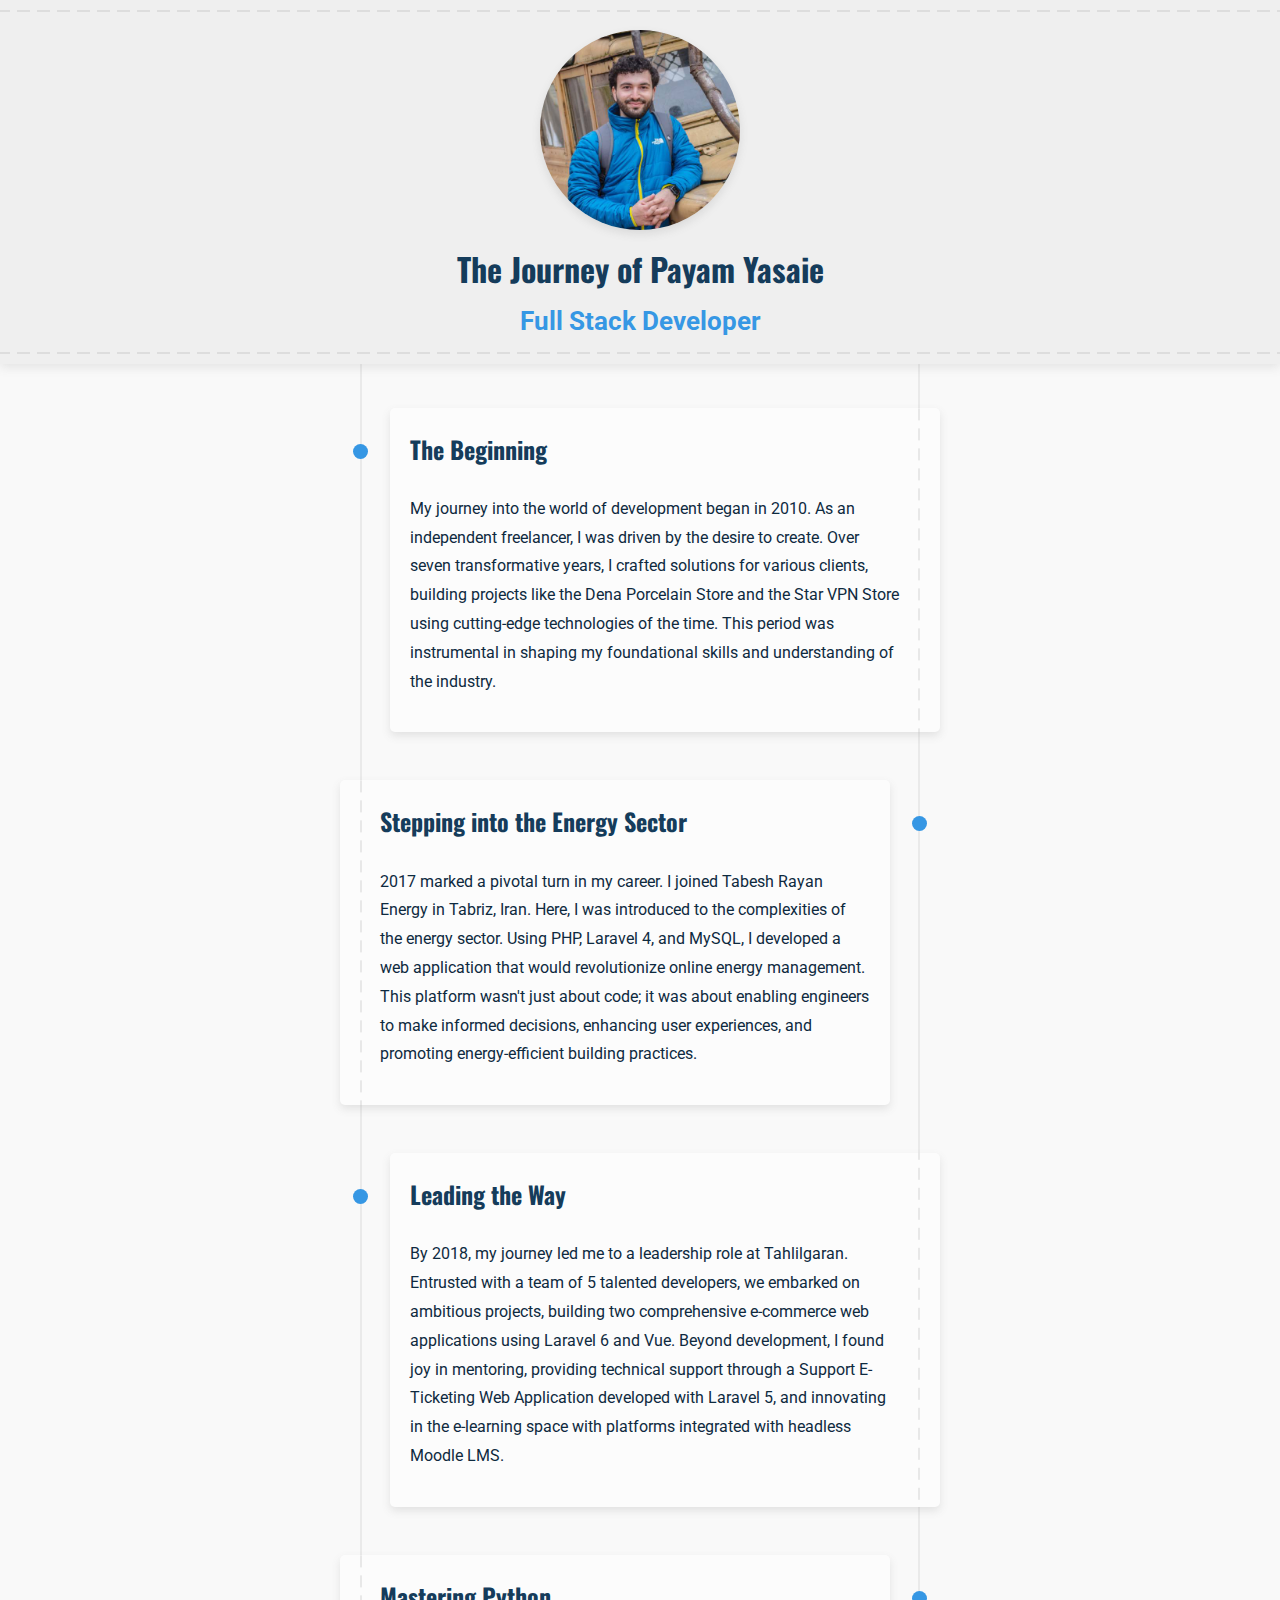
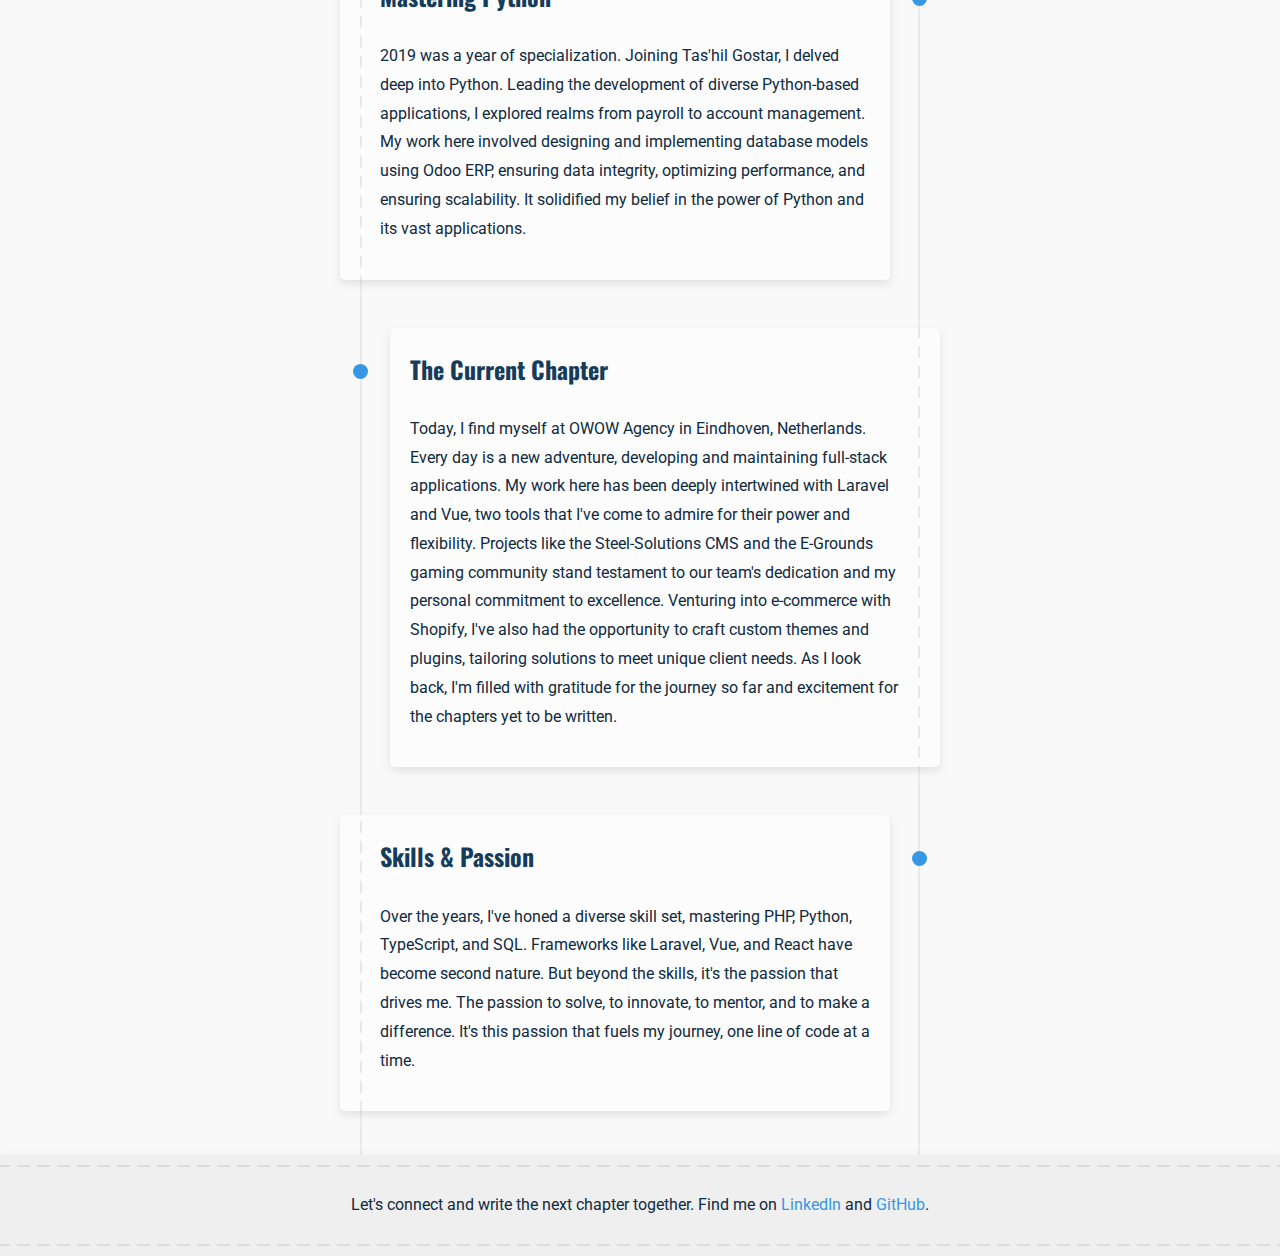
==== index.html @ 9afa2cb2 "New version with a new journey" ====
<!DOCTYPE html>
<html lang="en">
<head>
    <meta charset="UTF-8">
    <meta name="viewport" content="width=device-width, initial-scale=1.0">
    <title>Payam Yasaie - My Journey</title>
    <link href="https://fonts.googleapis.com/css2?family=Roboto:wght@400;700&family=Oswald:wght@400;700&display=swap" rel="stylesheet">
    <link href="assets/css/main.min.css" rel="stylesheet">
</head>

<body>
<header>
    <div class="container profile">
        <img src="assets/img/profile.jpg" alt="Payam Yasaie" class="profile">

        <div>
            <h1>The Journey of Payam Yasaie</h1>
            <h2>Full Stack Developer</h2>
        </div>
    </div>
</header>

<main>
    <div class="container timeline">
        <div class="story">
            <div class="story-dot"></div>
            <div class="story-content">
                <h3>The Beginning</h3>
                <p>My journey into the world of development began in 2010. As an independent freelancer, I was driven by
                    the desire to create. Over seven transformative years, I crafted solutions for various clients,
                    building projects like the Dena Porcelain Store and the Star VPN Store using cutting-edge
                    technologies of the time. This period was instrumental in shaping my foundational skills and
                    understanding of the industry.</p>
            </div>
        </div>

        <div class="story">
            <div class="story-dot"></div>
            <div class="story-content">
                <h3>Stepping into the Energy Sector</h3>
                <p>2017 marked a pivotal turn in my career. I joined Tabesh Rayan Energy in Tabriz, Iran. Here, I was
                    introduced to the complexities of the energy sector. Using PHP, Laravel 4, and MySQL, I developed a
                    web application that would revolutionize online energy management. This platform wasn't just about
                    code; it was about enabling engineers to make informed decisions, enhancing user experiences, and
                    promoting energy-efficient building practices.</p>
            </div>
        </div>

        <div class="story">
            <div class="story-dot"></div>
            <div class="story-content">
                <h3>Leading the Way</h3>
                <p>By 2018, my journey led me to a leadership role at Tahlilgaran. Entrusted with a team of 5 talented
                    developers, we embarked on ambitious projects, building two comprehensive e-commerce web
                    applications using Laravel 6 and Vue. Beyond development, I found joy in mentoring, providing
                    technical support through a Support E-Ticketing Web Application developed with Laravel 5, and
                    innovating in the e-learning space with platforms integrated with headless Moodle LMS.</p>
            </div>
        </div>

        <div class="story">
            <div class="story-dot"></div>
            <div class="story-content">
                <h3>Mastering Python</h3>
                <p>2019 was a year of specialization. Joining Tas'hil Gostar, I delved deep into Python. Leading the
                    development of diverse Python-based applications, I explored realms from payroll to account
                    management. My work here involved designing and implementing database models using Odoo ERP,
                    ensuring data integrity, optimizing performance, and ensuring scalability. It solidified my belief
                    in the power of Python and its vast applications.</p>
            </div>
        </div>

        <div class="story">
            <div class="story-dot"></div>
            <div class="story-content">
                <h3>The Current Chapter</h3>
                <p>Today, I find myself at OWOW Agency in Eindhoven, Netherlands. Every day is a new adventure,
                    developing and maintaining full-stack applications. My work here has been deeply intertwined with
                    Laravel and Vue, two tools that I've come to admire for their power and flexibility. Projects like
                    the Steel-Solutions CMS and the E-Grounds gaming community stand testament to our team's dedication
                    and my personal commitment to excellence. Venturing into e-commerce with Shopify, I've also had the
                    opportunity to craft custom themes and plugins, tailoring solutions to meet unique client needs. As
                    I look back, I'm filled with gratitude for the journey so far and excitement for the chapters yet to
                    be written.</p>
            </div>
        </div>

        <div class="story">
            <div class="story-dot"></div>
            <div class="story-content">
                <h3>Skills & Passion</h3>
                <p>Over the years, I've honed a diverse skill set, mastering PHP, Python, TypeScript, and SQL.
                    Frameworks like Laravel, Vue, and React have become second nature. But beyond the skills, it's the
                    passion that drives me. The passion to solve, to innovate, to mentor, and to make a difference. It's
                    this passion that fuels my journey, one line of code at a time.</p>
            </div>
        </div>
    </div>
</main>

<footer>
    <p>Let's connect and write the next chapter together. Find me on
        <a href="https://linkedin.com/in/yasaie">LinkedIn</a> and <a href="https://github.com/yasaie">GitHub</a>.</p>
</footer>
</body>
</html>
---- assets/css/main.min.css ----
@media(prefers-color-scheme: light){:root{--primary-color: #3697E4;--secondary-color: #153C5B;--background-color: #f9f9f9;--text-color: #0e2a3f;--story-content-bg: #fcfcfc;--header-footer-bg: #efefef;--timeline-bg: 150, 150, 150;--shadow-color: 100, 100, 100}}@media(prefers-color-scheme: dark){:root{--primary-color: #3697E4;--secondary-color: #c6e1f7;--background-color: #0a1e2d;--text-color: #eaf4fc;--story-content-bg: #153c5b;--header-footer-bg: #102d44;--timeline-bg: 255, 255, 255;--shadow-color: 0, 0, 0}}html{scroll-behavior:smooth}body{font-family:"Roboto",sans-serif;margin:0;padding:0;color:var(--text-color);background-color:var(--background-color);line-height:1.8;display:flex;flex-direction:column;min-height:100vh;font-size:16px}a{color:var(--primary-color);text-decoration:none;transition:color .3s ease}a:hover{color:var(--secondary-color)}header,footer{flex-shrink:0;background-color:var(--header-footer-bg);color:var(--text-color);padding:20px;text-align:center;box-shadow:0 3px 10px rgba(var(--shadow-color), 0.15);position:relative}header:after,header:before,footer:after,footer:before{content:"";height:2px;width:100%;display:block;position:absolute;left:0;background-image:linear-gradient(to right, transparent 33%, rgba(var(--timeline-bg), 0.2) 0%);background-position:bottom;background-size:20px 2px;background-repeat:repeat-x}header:after,footer:after{bottom:10px}header:before,footer:before{top:10px}header{display:flex;justify-content:center}.container{width:95%;max-width:600px;margin:0 auto;position:relative}img.profile{max-width:200px;border-radius:50%;display:block;margin:10px auto;box-shadow:0 4px 8px rgba(var(--shadow-color), 0.15);transition:transform .3s ease}img.profile:hover{transform:scale(1.05)}.timeline{padding:20px 0}.timeline::before,.timeline::after{content:"";position:absolute;top:0;bottom:0;width:2px;background-color:rgba(var(--timeline-bg), 0.15);z-index:-1}.timeline::before{right:20px}.timeline::after{left:20px}.story{position:relative;padding:24px 0;transition:transform .3s ease}.story:hover{transform:translateY(-5px)}.story:hover .story-content{box-shadow:0 6px 12px rgba(var(--shadow-color), 0.2)}.story-content{background-color:var(--story-content-bg);border-radius:5px;padding:20px;box-shadow:0 4px 8px rgba(var(--shadow-color), 0.15);transition:box-shadow .3s ease;position:relative}.story-content::before{content:"";height:100%;width:2px;display:block;position:absolute;top:0;background-image:linear-gradient(transparent 40%, rgba(var(--timeline-bg), 0.2) 0%);background-position:right;background-size:2px 20px;background-repeat:repeat-y}.story-dot{position:absolute;width:15px;height:15px;top:60px;background-color:var(--primary-color);border-radius:50%;z-index:1}.story:nth-child(odd) .story-content{margin-left:50px;padding-right:40px}.story:nth-child(odd) .story-content::before{right:20px}.story:nth-child(odd) .story-dot{left:13px}.story:nth-child(even) .story-content{margin-right:50px;padding-left:40px}.story:nth-child(even) .story-content::before{left:20px}.story:nth-child(even) .story-dot{right:13px}h1,h3{font-family:"Oswald",sans-serif;color:var(--secondary-color)}h1{margin-bottom:0;margin-top:10px}h2{font-family:"Roboto",sans-serif;color:var(--primary-color);margin:0;font-size:1.6rem}h3{margin-top:0;font-size:1.5rem}@media(max-width: 768px){.profile img{max-width:150px}h1{margin-top:0}h2{font-size:1.4rem}}/*# sourceMappingURL=main.min.css.map */
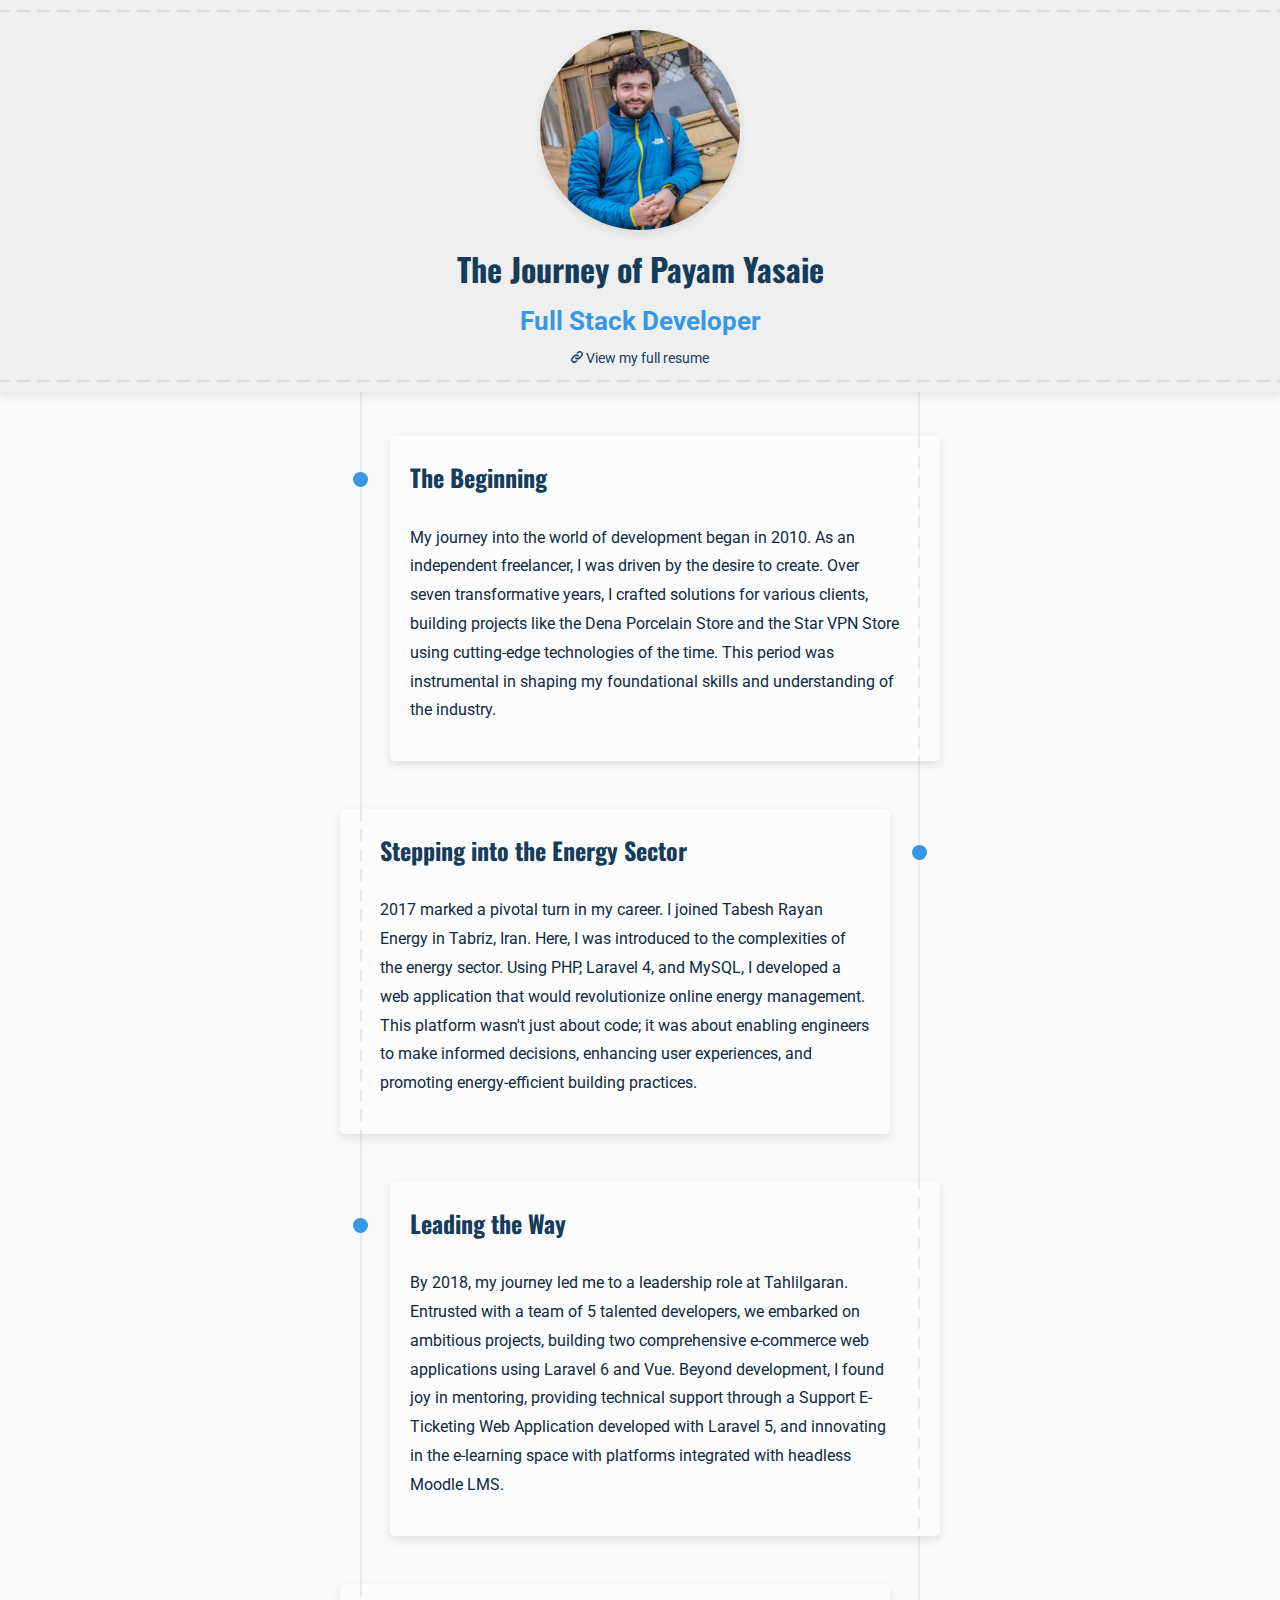
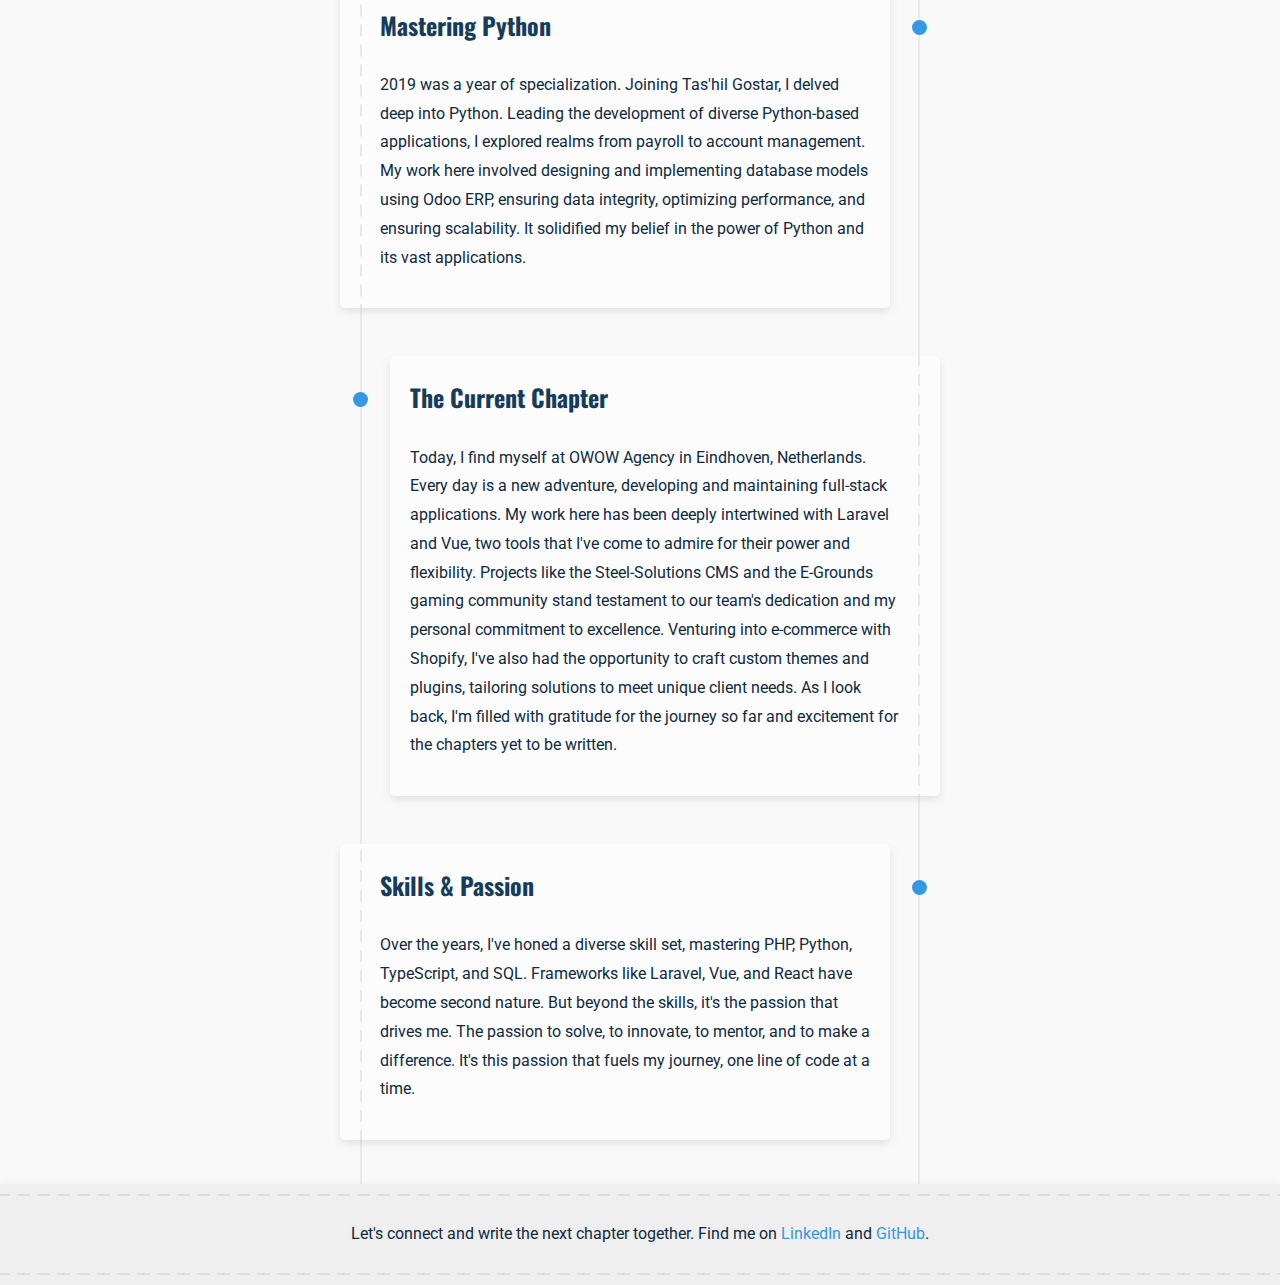
==== commit 06f27b5e: "Add my resume" ====
--- a/index.html
+++ b/index.html
@@ -16,6 +16,13 @@
         <div>
             <h1>The Journey of Payam Yasaie</h1>
             <h2>Full Stack Developer</h2>
+            <a href="assets/Payam Yasaie - CV.pdf" target="_blank" class="resume">
+                <svg xmlns="http://www.w3.org/2000/svg" width="12" height="12" viewBox="0 0 24 24" fill="currentColor">
+                    <path d="M6.188 8.719c.439-.439.926-.801 1.444-1.087 2.887-1.591 6.589-.745 8.445 2.069l-2.246 2.245c-.644-1.469-2.243-2.305-3.834-1.949-.599.134-1.168.433-1.633.898l-4.304 4.306c-1.307 1.307-1.307 3.433 0 4.74 1.307 1.307 3.433 1.307 4.74 0l1.327-1.327c1.207.479 2.501.67 3.779.575l-2.929 2.929c-2.511 2.511-6.582 2.511-9.093 0s-2.511-6.582 0-9.093l4.304-4.306zm6.836-6.836l-2.929 2.929c1.277-.096 2.572.096 3.779.574l1.326-1.326c1.307-1.307 3.433-1.307 4.74 0 1.307 1.307 1.307 3.433 0 4.74l-4.305 4.305c-1.311 1.311-3.44 1.3-4.74 0-.303-.303-.564-.68-.727-1.051l-2.246 2.245c.236.358.481.667.796.982.812.812 1.846 1.417 3.036 1.704 1.542.371 3.194.166 4.613-.617.518-.286 1.005-.648 1.444-1.087l4.304-4.305c2.512-2.511 2.512-6.582.001-9.093-2.511-2.51-6.581-2.51-9.092 0z"/>
+                </svg>
+
+                View my full resume
+            </a>
         </div>
     </div>
 </header>
--- a/assets/css/main.min.css
+++ b/assets/css/main.min.css
@@ -1 +1 @@
-@media(prefers-color-scheme: light){:root{--primary-color: #3697E4;--secondary-color: #153C5B;--background-color: #f9f9f9;--text-color: #0e2a3f;--story-content-bg: #fcfcfc;--header-footer-bg: #efefef;--timeline-bg: 150, 150, 150;--shadow-color: 100, 100, 100}}@media(prefers-color-scheme: dark){:root{--primary-color: #3697E4;--secondary-color: #c6e1f7;--background-color: #0a1e2d;--text-color: #eaf4fc;--story-content-bg: #153c5b;--header-footer-bg: #102d44;--timeline-bg: 255, 255, 255;--shadow-color: 0, 0, 0}}html{scroll-behavior:smooth}body{font-family:"Roboto",sans-serif;margin:0;padding:0;color:var(--text-color);background-color:var(--background-color);line-height:1.8;display:flex;flex-direction:column;min-height:100vh;font-size:16px}a{color:var(--primary-color);text-decoration:none;transition:color .3s ease}a:hover{color:var(--secondary-color)}header,footer{flex-shrink:0;background-color:var(--header-footer-bg);color:var(--text-color);padding:20px;text-align:center;box-shadow:0 3px 10px rgba(var(--shadow-color), 0.15);position:relative}header:after,header:before,footer:after,footer:before{content:"";height:2px;width:100%;display:block;position:absolute;left:0;background-image:linear-gradient(to right, transparent 33%, rgba(var(--timeline-bg), 0.2) 0%);background-position:bottom;background-size:20px 2px;background-repeat:repeat-x}header:after,footer:after{bottom:10px}header:before,footer:before{top:10px}header{display:flex;justify-content:center}.container{width:95%;max-width:600px;margin:0 auto;position:relative}img.profile{max-width:200px;border-radius:50%;display:block;margin:10px auto;box-shadow:0 4px 8px rgba(var(--shadow-color), 0.15);transition:transform .3s ease}img.profile:hover{transform:scale(1.05)}.timeline{padding:20px 0}.timeline::before,.timeline::after{content:"";position:absolute;top:0;bottom:0;width:2px;background-color:rgba(var(--timeline-bg), 0.15);z-index:-1}.timeline::before{right:20px}.timeline::after{left:20px}.story{position:relative;padding:24px 0;transition:transform .3s ease}.story:hover{transform:translateY(-5px)}.story:hover .story-content{box-shadow:0 6px 12px rgba(var(--shadow-color), 0.2)}.story-content{background-color:var(--story-content-bg);border-radius:5px;padding:20px;box-shadow:0 4px 8px rgba(var(--shadow-color), 0.15);transition:box-shadow .3s ease;position:relative}.story-content::before{content:"";height:100%;width:2px;display:block;position:absolute;top:0;background-image:linear-gradient(transparent 40%, rgba(var(--timeline-bg), 0.2) 0%);background-position:right;background-size:2px 20px;background-repeat:repeat-y}.story-dot{position:absolute;width:15px;height:15px;top:60px;background-color:var(--primary-color);border-radius:50%;z-index:1}.story:nth-child(odd) .story-content{margin-left:50px;padding-right:40px}.story:nth-child(odd) .story-content::before{right:20px}.story:nth-child(odd) .story-dot{left:13px}.story:nth-child(even) .story-content{margin-right:50px;padding-left:40px}.story:nth-child(even) .story-content::before{left:20px}.story:nth-child(even) .story-dot{right:13px}h1,h3{font-family:"Oswald",sans-serif;color:var(--secondary-color)}h1{margin-bottom:0;margin-top:10px}h2{font-family:"Roboto",sans-serif;color:var(--primary-color);margin:0;font-size:1.6rem}h3{margin-top:0;font-size:1.5rem}@media(max-width: 768px){.profile img{max-width:150px}h1{margin-top:0}h2{font-size:1.4rem}}/*# sourceMappingURL=main.min.css.map */
+@media(prefers-color-scheme: light){:root{--primary-color: #3697E4;--secondary-color: #153C5B;--background-color: #f9f9f9;--text-color: #0e2a3f;--story-content-bg: #fcfcfc;--header-footer-bg: #efefef;--timeline-bg: 150, 150, 150;--shadow-color: 100, 100, 100}}@media(prefers-color-scheme: dark){:root{--primary-color: #3697E4;--secondary-color: #c6e1f7;--background-color: #0a1e2d;--text-color: #eaf4fc;--story-content-bg: #153c5b;--header-footer-bg: #102d44;--timeline-bg: 255, 255, 255;--shadow-color: 0, 0, 0}}html{scroll-behavior:smooth}body{font-family:"Roboto",sans-serif;margin:0;padding:0;color:var(--text-color);background-color:var(--background-color);line-height:1.8;display:flex;flex-direction:column;min-height:100vh;font-size:16px}a{color:var(--primary-color);text-decoration:none;transition:color .3s ease}a:hover{color:var(--secondary-color)}.resume{font-size:.9rem;color:var(--secondary-color)}.resume:hover{color:var(--primary-color)}header,footer{flex-shrink:0;background-color:var(--header-footer-bg);color:var(--text-color);padding:20px;text-align:center;box-shadow:0 3px 10px rgba(var(--shadow-color), 0.15);position:relative}header:after,header:before,footer:after,footer:before{content:"";height:2px;width:100%;display:block;position:absolute;left:0;background-image:linear-gradient(to right, transparent 33%, rgba(var(--timeline-bg), 0.2) 0%);background-position:bottom;background-size:20px 2px;background-repeat:repeat-x}header:after,footer:after{bottom:10px}header:before,footer:before{top:10px}header{display:flex;justify-content:center}.container{width:95%;max-width:600px;margin:0 auto;position:relative}img.profile{max-width:200px;border-radius:50%;display:block;margin:10px auto;box-shadow:0 4px 8px rgba(var(--shadow-color), 0.15);transition:transform .3s ease}img.profile:hover{transform:scale(1.05)}.timeline{padding:20px 0}.timeline::before,.timeline::after{content:"";position:absolute;top:0;bottom:0;width:2px;background-color:rgba(var(--timeline-bg), 0.15);z-index:-1}.timeline::before{right:20px}.timeline::after{left:20px}.story{position:relative;padding:24px 0;transition:transform .3s ease}.story:hover{transform:translateY(-5px)}.story:hover .story-content{box-shadow:0 6px 12px rgba(var(--shadow-color), 0.2)}.story-content{background-color:var(--story-content-bg);border-radius:5px;padding:20px;box-shadow:0 4px 8px rgba(var(--shadow-color), 0.15);transition:box-shadow .3s ease;position:relative}.story-content::before{content:"";height:100%;width:2px;display:block;position:absolute;top:0;background-image:linear-gradient(transparent 40%, rgba(var(--timeline-bg), 0.2) 0%);background-position:right;background-size:2px 20px;background-repeat:repeat-y}.story-dot{position:absolute;width:15px;height:15px;top:60px;background-color:var(--primary-color);border-radius:50%;z-index:1}.story:nth-child(odd) .story-content{margin-left:50px;padding-right:40px}.story:nth-child(odd) .story-content::before{right:20px}.story:nth-child(odd) .story-dot{left:13px}.story:nth-child(even) .story-content{margin-right:50px;padding-left:40px}.story:nth-child(even) .story-content::before{left:20px}.story:nth-child(even) .story-dot{right:13px}h1,h3{font-family:"Oswald",sans-serif;color:var(--secondary-color)}h1{margin-bottom:0;margin-top:10px}h2{font-family:"Roboto",sans-serif;color:var(--primary-color);margin:0;font-size:1.6rem}h3{margin-top:0;font-size:1.5rem}@media(max-width: 768px){.profile img{max-width:150px}h1{font-size:1.6rem;margin-top:0}h2{font-size:1.4rem}}/*# sourceMappingURL=main.min.css.map */
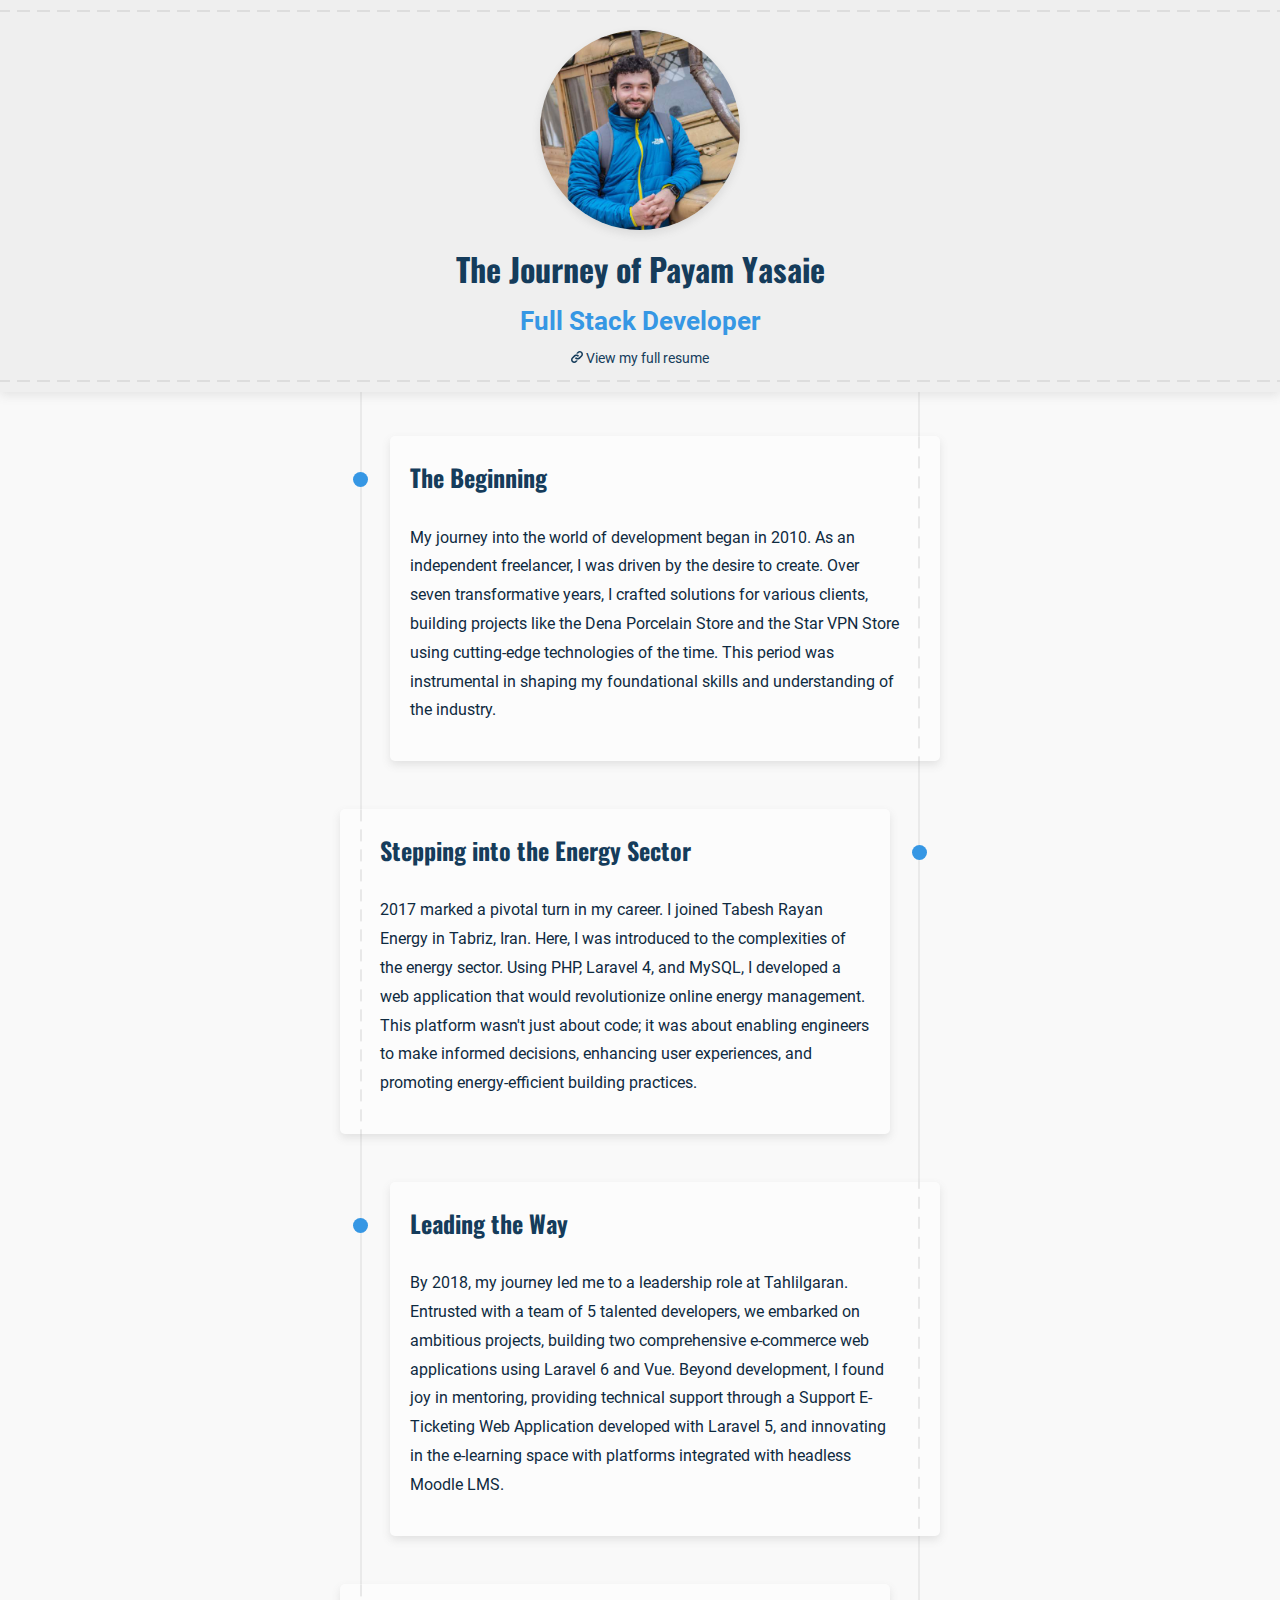
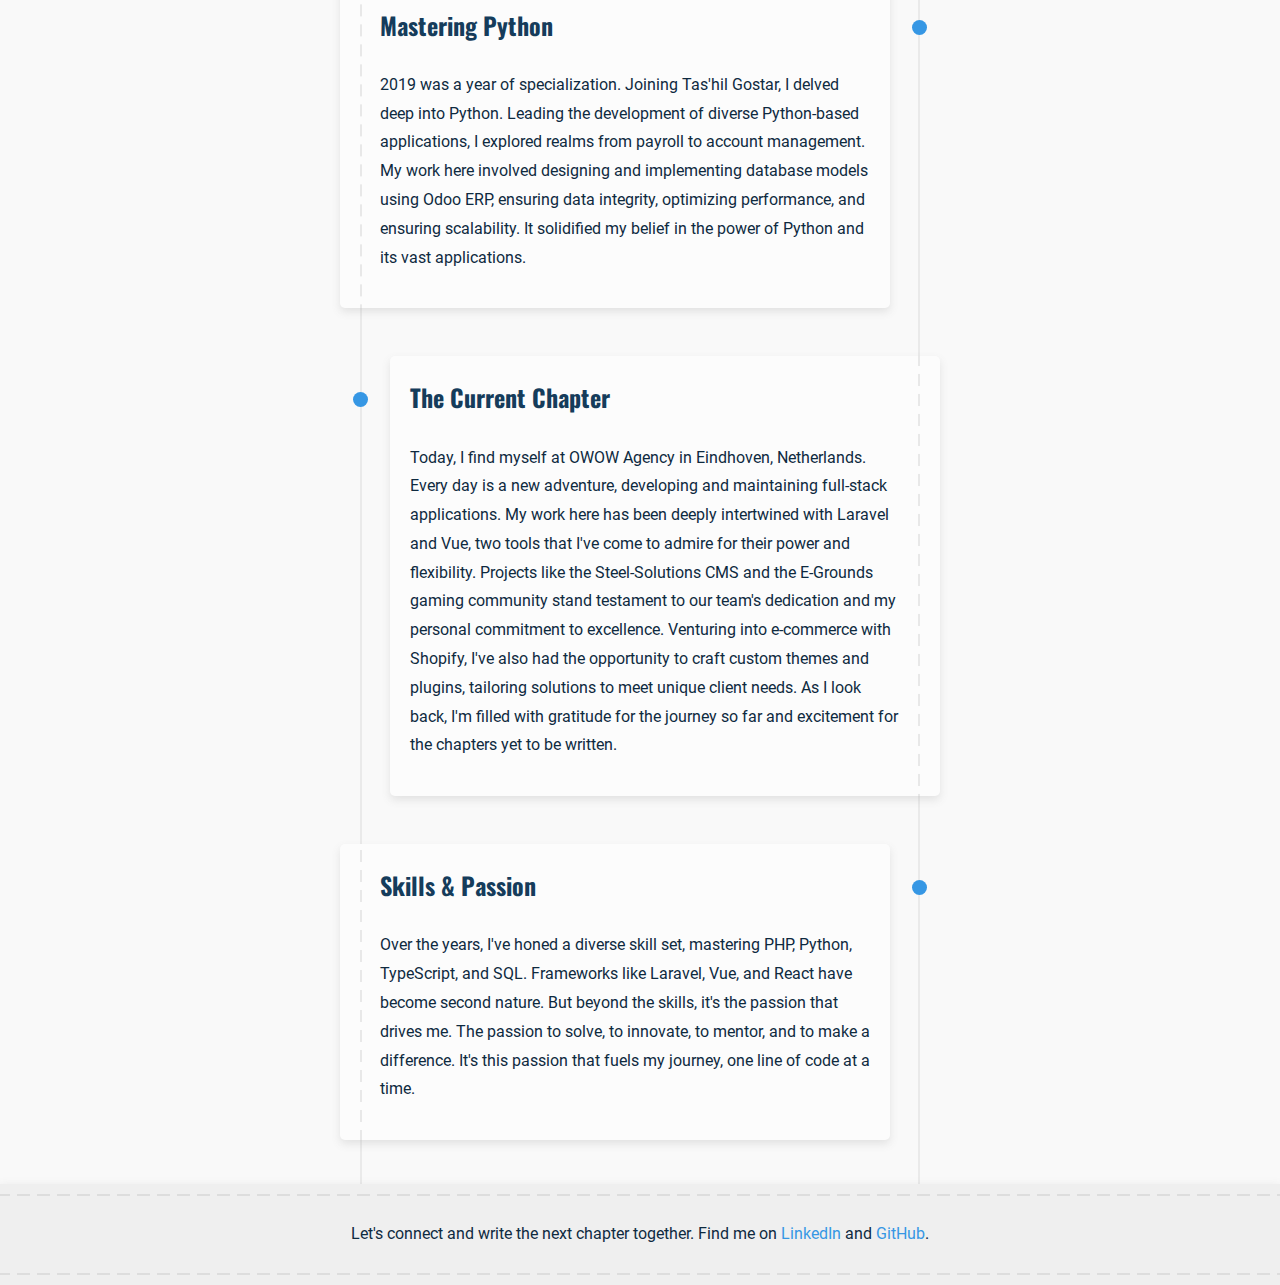
==== commit df9f1359: "remove google fonts" ====
--- a/index.html
+++ b/index.html
@@ -3,106 +3,102 @@
 <head>
     <meta charset="UTF-8">
     <meta name="viewport" content="width=device-width, initial-scale=1.0">
+    <meta name="description" content="Discover the professional journey of Payam Yasaie, a Full Stack Developer with
+        a rich history spanning from freelancing to leading teams. Dive into his experiences, projects, and the passion
+        that drives him in the world of development.">
+
     <title>Payam Yasaie - My Journey</title>
-    <link href="https://fonts.googleapis.com/css2?family=Roboto:wght@400;700&family=Oswald:wght@400;700&display=swap" rel="stylesheet">
+
     <link href="assets/css/main.min.css" rel="stylesheet">
 </head>
 
 <body>
 <header>
     <div class="container profile">
-        <img src="assets/img/profile.jpg" alt="Payam Yasaie" class="profile">
+        <img src="assets/img/profile.jpg" alt="Payam Yasaie" class="profile" width="200" height="200">
 
-        <div>
-            <h1>The Journey of Payam Yasaie</h1>
-            <h2>Full Stack Developer</h2>
-            <a href="assets/Payam Yasaie - CV.pdf" target="_blank" class="resume">
-                <svg xmlns="http://www.w3.org/2000/svg" width="12" height="12" viewBox="0 0 24 24" fill="currentColor">
-                    <path d="M6.188 8.719c.439-.439.926-.801 1.444-1.087 2.887-1.591 6.589-.745 8.445 2.069l-2.246 2.245c-.644-1.469-2.243-2.305-3.834-1.949-.599.134-1.168.433-1.633.898l-4.304 4.306c-1.307 1.307-1.307 3.433 0 4.74 1.307 1.307 3.433 1.307 4.74 0l1.327-1.327c1.207.479 2.501.67 3.779.575l-2.929 2.929c-2.511 2.511-6.582 2.511-9.093 0s-2.511-6.582 0-9.093l4.304-4.306zm6.836-6.836l-2.929 2.929c1.277-.096 2.572.096 3.779.574l1.326-1.326c1.307-1.307 3.433-1.307 4.74 0 1.307 1.307 1.307 3.433 0 4.74l-4.305 4.305c-1.311 1.311-3.44 1.3-4.74 0-.303-.303-.564-.68-.727-1.051l-2.246 2.245c.236.358.481.667.796.982.812.812 1.846 1.417 3.036 1.704 1.542.371 3.194.166 4.613-.617.518-.286 1.005-.648 1.444-1.087l4.304-4.305c2.512-2.511 2.512-6.582.001-9.093-2.511-2.51-6.581-2.51-9.092 0z"/>
-                </svg>
+        <h1>The Journey of Payam Yasaie</h1>
 
-                View my full resume
-            </a>
-        </div>
+        <h2>Full Stack Developer</h2>
+
+        <a href="assets/Payam Yasaie - CV.pdf" target="_blank" class="resume">
+            <svg xmlns="http://www.w3.org/2000/svg" width="12" height="12" viewBox="0 0 24 24" fill="currentColor">
+                <path d="M6.188 8.719c.439-.439.926-.801 1.444-1.087 2.887-1.591 6.589-.745 8.445 2.069l-2.246 2.245c-.644-1.469-2.243-2.305-3.834-1.949-.599.134-1.168.433-1.633.898l-4.304 4.306c-1.307 1.307-1.307 3.433 0 4.74 1.307 1.307 3.433 1.307 4.74 0l1.327-1.327c1.207.479 2.501.67 3.779.575l-2.929 2.929c-2.511 2.511-6.582 2.511-9.093 0s-2.511-6.582 0-9.093l4.304-4.306zm6.836-6.836l-2.929 2.929c1.277-.096 2.572.096 3.779.574l1.326-1.326c1.307-1.307 3.433-1.307 4.74 0 1.307 1.307 1.307 3.433 0 4.74l-4.305 4.305c-1.311 1.311-3.44 1.3-4.74 0-.303-.303-.564-.68-.727-1.051l-2.246 2.245c.236.358.481.667.796.982.812.812 1.846 1.417 3.036 1.704 1.542.371 3.194.166 4.613-.617.518-.286 1.005-.648 1.444-1.087l4.304-4.305c2.512-2.511 2.512-6.582.001-9.093-2.511-2.51-6.581-2.51-9.092 0z"/>
+            </svg>
+
+            View my full resume
+        </a>
     </div>
 </header>
 
-<main>
-    <div class="container timeline">
-        <div class="story">
-            <div class="story-dot"></div>
-            <div class="story-content">
-                <h3>The Beginning</h3>
-                <p>My journey into the world of development began in 2010. As an independent freelancer, I was driven by
-                    the desire to create. Over seven transformative years, I crafted solutions for various clients,
-                    building projects like the Dena Porcelain Store and the Star VPN Store using cutting-edge
-                    technologies of the time. This period was instrumental in shaping my foundational skills and
-                    understanding of the industry.</p>
-            </div>
+<main class="container timeline">
+    <section class="story">
+        <div class="story-content">
+            <h3>The Beginning</h3>
+            <p>My journey into the world of development began in 2010. As an independent freelancer, I was driven by
+                the desire to create. Over seven transformative years, I crafted solutions for various clients,
+                building projects like the Dena Porcelain Store and the Star VPN Store using cutting-edge
+                technologies of the time. This period was instrumental in shaping my foundational skills and
+                understanding of the industry.</p>
         </div>
+    </section>
 
-        <div class="story">
-            <div class="story-dot"></div>
-            <div class="story-content">
-                <h3>Stepping into the Energy Sector</h3>
-                <p>2017 marked a pivotal turn in my career. I joined Tabesh Rayan Energy in Tabriz, Iran. Here, I was
-                    introduced to the complexities of the energy sector. Using PHP, Laravel 4, and MySQL, I developed a
-                    web application that would revolutionize online energy management. This platform wasn't just about
-                    code; it was about enabling engineers to make informed decisions, enhancing user experiences, and
-                    promoting energy-efficient building practices.</p>
-            </div>
+    <section class="story">
+        <div class="story-content">
+            <h3>Stepping into the Energy Sector</h3>
+            <p>2017 marked a pivotal turn in my career. I joined Tabesh Rayan Energy in Tabriz, Iran. Here, I was
+                introduced to the complexities of the energy sector. Using PHP, Laravel 4, and MySQL, I developed a
+                web application that would revolutionize online energy management. This platform wasn't just about
+                code; it was about enabling engineers to make informed decisions, enhancing user experiences, and
+                promoting energy-efficient building practices.</p>
         </div>
+    </section>
 
-        <div class="story">
-            <div class="story-dot"></div>
-            <div class="story-content">
-                <h3>Leading the Way</h3>
-                <p>By 2018, my journey led me to a leadership role at Tahlilgaran. Entrusted with a team of 5 talented
-                    developers, we embarked on ambitious projects, building two comprehensive e-commerce web
-                    applications using Laravel 6 and Vue. Beyond development, I found joy in mentoring, providing
-                    technical support through a Support E-Ticketing Web Application developed with Laravel 5, and
-                    innovating in the e-learning space with platforms integrated with headless Moodle LMS.</p>
-            </div>
+    <section class="story">
+        <div class="story-content">
+            <h3>Leading the Way</h3>
+            <p>By 2018, my journey led me to a leadership role at Tahlilgaran. Entrusted with a team of 5 talented
+                developers, we embarked on ambitious projects, building two comprehensive e-commerce web
+                applications using Laravel 6 and Vue. Beyond development, I found joy in mentoring, providing
+                technical support through a Support E-Ticketing Web Application developed with Laravel 5, and
+                innovating in the e-learning space with platforms integrated with headless Moodle LMS.</p>
         </div>
+    </section>
 
-        <div class="story">
-            <div class="story-dot"></div>
-            <div class="story-content">
-                <h3>Mastering Python</h3>
-                <p>2019 was a year of specialization. Joining Tas'hil Gostar, I delved deep into Python. Leading the
-                    development of diverse Python-based applications, I explored realms from payroll to account
-                    management. My work here involved designing and implementing database models using Odoo ERP,
-                    ensuring data integrity, optimizing performance, and ensuring scalability. It solidified my belief
-                    in the power of Python and its vast applications.</p>
-            </div>
+    <section class="story">
+        <div class="story-content">
+            <h3>Mastering Python</h3>
+            <p>2019 was a year of specialization. Joining Tas'hil Gostar, I delved deep into Python. Leading the
+                development of diverse Python-based applications, I explored realms from payroll to account
+                management. My work here involved designing and implementing database models using Odoo ERP,
+                ensuring data integrity, optimizing performance, and ensuring scalability. It solidified my belief
+                in the power of Python and its vast applications.</p>
         </div>
+    </section>
 
-        <div class="story">
-            <div class="story-dot"></div>
-            <div class="story-content">
-                <h3>The Current Chapter</h3>
-                <p>Today, I find myself at OWOW Agency in Eindhoven, Netherlands. Every day is a new adventure,
-                    developing and maintaining full-stack applications. My work here has been deeply intertwined with
-                    Laravel and Vue, two tools that I've come to admire for their power and flexibility. Projects like
-                    the Steel-Solutions CMS and the E-Grounds gaming community stand testament to our team's dedication
-                    and my personal commitment to excellence. Venturing into e-commerce with Shopify, I've also had the
-                    opportunity to craft custom themes and plugins, tailoring solutions to meet unique client needs. As
-                    I look back, I'm filled with gratitude for the journey so far and excitement for the chapters yet to
-                    be written.</p>
-            </div>
+    <section class="story">
+        <div class="story-content">
+            <h3>The Current Chapter</h3>
+            <p>Today, I find myself at OWOW Agency in Eindhoven, Netherlands. Every day is a new adventure,
+                developing and maintaining full-stack applications. My work here has been deeply intertwined with
+                Laravel and Vue, two tools that I've come to admire for their power and flexibility. Projects like
+                the Steel-Solutions CMS and the E-Grounds gaming community stand testament to our team's dedication
+                and my personal commitment to excellence. Venturing into e-commerce with Shopify, I've also had the
+                opportunity to craft custom themes and plugins, tailoring solutions to meet unique client needs. As
+                I look back, I'm filled with gratitude for the journey so far and excitement for the chapters yet to
+                be written.</p>
         </div>
+    </section>
 
-        <div class="story">
-            <div class="story-dot"></div>
-            <div class="story-content">
-                <h3>Skills & Passion</h3>
-                <p>Over the years, I've honed a diverse skill set, mastering PHP, Python, TypeScript, and SQL.
-                    Frameworks like Laravel, Vue, and React have become second nature. But beyond the skills, it's the
-                    passion that drives me. The passion to solve, to innovate, to mentor, and to make a difference. It's
-                    this passion that fuels my journey, one line of code at a time.</p>
-            </div>
+    <section class="story">
+        <div class="story-content">
+            <h3>Skills & Passion</h3>
+            <p>Over the years, I've honed a diverse skill set, mastering PHP, Python, TypeScript, and SQL.
+                Frameworks like Laravel, Vue, and React have become second nature. But beyond the skills, it's the
+                passion that drives me. The passion to solve, to innovate, to mentor, and to make a difference. It's
+                this passion that fuels my journey, one line of code at a time.</p>
         </div>
-    </div>
+    </section>
 </main>
 
 <footer>
--- a/assets/css/main.min.css
+++ b/assets/css/main.min.css
@@ -1 +1 @@
-@media(prefers-color-scheme: light){:root{--primary-color: #3697E4;--secondary-color: #153C5B;--background-color: #f9f9f9;--text-color: #0e2a3f;--story-content-bg: #fcfcfc;--header-footer-bg: #efefef;--timeline-bg: 150, 150, 150;--shadow-color: 100, 100, 100}}@media(prefers-color-scheme: dark){:root{--primary-color: #3697E4;--secondary-color: #c6e1f7;--background-color: #0a1e2d;--text-color: #eaf4fc;--story-content-bg: #153c5b;--header-footer-bg: #102d44;--timeline-bg: 255, 255, 255;--shadow-color: 0, 0, 0}}html{scroll-behavior:smooth}body{font-family:"Roboto",sans-serif;margin:0;padding:0;color:var(--text-color);background-color:var(--background-color);line-height:1.8;display:flex;flex-direction:column;min-height:100vh;font-size:16px}a{color:var(--primary-color);text-decoration:none;transition:color .3s ease}a:hover{color:var(--secondary-color)}.resume{font-size:.9rem;color:var(--secondary-color)}.resume:hover{color:var(--primary-color)}header,footer{flex-shrink:0;background-color:var(--header-footer-bg);color:var(--text-color);padding:20px;text-align:center;box-shadow:0 3px 10px rgba(var(--shadow-color), 0.15);position:relative}header:after,header:before,footer:after,footer:before{content:"";height:2px;width:100%;display:block;position:absolute;left:0;background-image:linear-gradient(to right, transparent 33%, rgba(var(--timeline-bg), 0.2) 0%);background-position:bottom;background-size:20px 2px;background-repeat:repeat-x}header:after,footer:after{bottom:10px}header:before,footer:before{top:10px}header{display:flex;justify-content:center}.container{width:95%;max-width:600px;margin:0 auto;position:relative}img.profile{max-width:200px;border-radius:50%;display:block;margin:10px auto;box-shadow:0 4px 8px rgba(var(--shadow-color), 0.15);transition:transform .3s ease}img.profile:hover{transform:scale(1.05)}.timeline{padding:20px 0}.timeline::before,.timeline::after{content:"";position:absolute;top:0;bottom:0;width:2px;background-color:rgba(var(--timeline-bg), 0.15);z-index:-1}.timeline::before{right:20px}.timeline::after{left:20px}.story{position:relative;padding:24px 0;transition:transform .3s ease}.story:hover{transform:translateY(-5px)}.story:hover .story-content{box-shadow:0 6px 12px rgba(var(--shadow-color), 0.2)}.story-content{background-color:var(--story-content-bg);border-radius:5px;padding:20px;box-shadow:0 4px 8px rgba(var(--shadow-color), 0.15);transition:box-shadow .3s ease;position:relative}.story-content::before{content:"";height:100%;width:2px;display:block;position:absolute;top:0;background-image:linear-gradient(transparent 40%, rgba(var(--timeline-bg), 0.2) 0%);background-position:right;background-size:2px 20px;background-repeat:repeat-y}.story-dot{position:absolute;width:15px;height:15px;top:60px;background-color:var(--primary-color);border-radius:50%;z-index:1}.story:nth-child(odd) .story-content{margin-left:50px;padding-right:40px}.story:nth-child(odd) .story-content::before{right:20px}.story:nth-child(odd) .story-dot{left:13px}.story:nth-child(even) .story-content{margin-right:50px;padding-left:40px}.story:nth-child(even) .story-content::before{left:20px}.story:nth-child(even) .story-dot{right:13px}h1,h3{font-family:"Oswald",sans-serif;color:var(--secondary-color)}h1{margin-bottom:0;margin-top:10px}h2{font-family:"Roboto",sans-serif;color:var(--primary-color);margin:0;font-size:1.6rem}h3{margin-top:0;font-size:1.5rem}@media(max-width: 768px){.profile img{max-width:150px}h1{font-size:1.6rem;margin-top:0}h2{font-size:1.4rem}}/*# sourceMappingURL=main.min.css.map */
+@media(prefers-color-scheme: light){:root{--primary-color: #3697E4;--secondary-color: #153C5B;--background-color: #f9f9f9;--text-color: #0e2a3f;--story-content-bg: #fcfcfc;--header-footer-bg: #efefef;--timeline-bg: 150, 150, 150;--shadow-color: 100, 100, 100}}@media(prefers-color-scheme: dark){:root{--primary-color: #3697E4;--secondary-color: #c6e1f7;--background-color: #0a1e2d;--text-color: #eaf4fc;--story-content-bg: #153c5b;--header-footer-bg: #102d44;--timeline-bg: 255, 255, 255;--shadow-color: 0, 0, 0}}@font-face{font-display:swap;font-family:"Roboto";font-style:normal;font-weight:400;src:url("../fonts/roboto-v30-latin-regular.woff2") format("woff2")}@font-face{font-display:swap;font-family:"Roboto";font-style:normal;font-weight:700;src:url("../fonts/roboto-v30-latin-700.woff2") format("woff2")}@font-face{font-display:swap;font-family:"Oswald";font-style:normal;font-weight:700;src:url("../fonts/oswald-v49-latin-700.woff2") format("woff2")}html{scroll-behavior:smooth}body{font-family:"Roboto",sans-serif;margin:0;padding:0;color:var(--text-color);background-color:var(--background-color);line-height:1.8;display:flex;flex-direction:column;min-height:100vh;font-size:16px}a{color:var(--primary-color);text-decoration:none;transition:color .3s ease}@media(hover: hover){a:hover{color:var(--secondary-color)}}.resume{font-size:.9rem;color:var(--secondary-color)}@media(hover: hover){.resume:hover{color:var(--primary-color)}}header,footer{flex-shrink:0;background-color:var(--header-footer-bg);color:var(--text-color);padding:20px;text-align:center;box-shadow:0 3px 10px rgba(var(--shadow-color), 0.15);position:relative}header:after,header:before,footer:after,footer:before{content:"";height:2px;width:100%;display:block;position:absolute;left:0;background-image:linear-gradient(to right, transparent 33%, rgba(var(--timeline-bg), 0.2) 0%);background-position:bottom;background-size:20px 2px;background-repeat:repeat-x}header:after,footer:after{bottom:10px}header:before,footer:before{top:10px}header{display:flex;justify-content:center}.container{width:95%;max-width:600px;margin:0 auto;position:relative}img.profile{max-width:200px;border-radius:50%;display:block;margin:10px auto;box-shadow:0 4px 8px rgba(var(--shadow-color), 0.15);transition:transform .3s ease}@media(hover: hover){img.profile:hover{transform:scale(1.05)}}.timeline{padding:20px 0}.timeline::before,.timeline::after{content:"";position:absolute;top:0;bottom:0;width:2px;background-color:rgba(var(--timeline-bg), 0.15);z-index:-1}.timeline::before{right:20px}.timeline::after{left:20px}.story{position:relative;padding:24px 0;transition:transform .3s ease}@media(hover: hover){.story:hover{transform:translateY(-5px)}.story:hover .story-content{box-shadow:0 6px 12px rgba(var(--shadow-color), 0.2)}}.story::before{content:"";position:absolute;width:15px;height:15px;top:60px;background-color:var(--primary-color);border-radius:50%;z-index:1}.story-content{background-color:var(--story-content-bg);border-radius:5px;padding:20px;box-shadow:0 4px 8px rgba(var(--shadow-color), 0.15);transition:box-shadow .3s ease;position:relative}.story-content::before{content:"";height:100%;width:2px;display:block;position:absolute;top:0;background-image:linear-gradient(transparent 40%, rgba(var(--timeline-bg), 0.2) 0%);background-position:right;background-size:2px 20px;background-repeat:repeat-y}.story:nth-child(odd)::before{left:13px}.story:nth-child(odd) .story-content{margin-left:50px;padding-right:40px}.story:nth-child(odd) .story-content::before{right:20px}.story:nth-child(even)::before{right:13px}.story:nth-child(even) .story-content{margin-right:50px;padding-left:40px}.story:nth-child(even) .story-content::before{left:20px}h1,h3{font-family:"Oswald",sans-serif;color:var(--secondary-color)}h1{margin-bottom:0;margin-top:10px}h2{font-family:"Roboto",sans-serif;color:var(--primary-color);margin:0;font-size:1.6rem}h3{margin-top:0;font-size:1.5rem}@media(max-width: 768px){.profile img{max-width:150px}h1{font-size:1.6rem;margin-top:0}h2{font-size:1.4rem}}/*# sourceMappingURL=main.min.css.map */
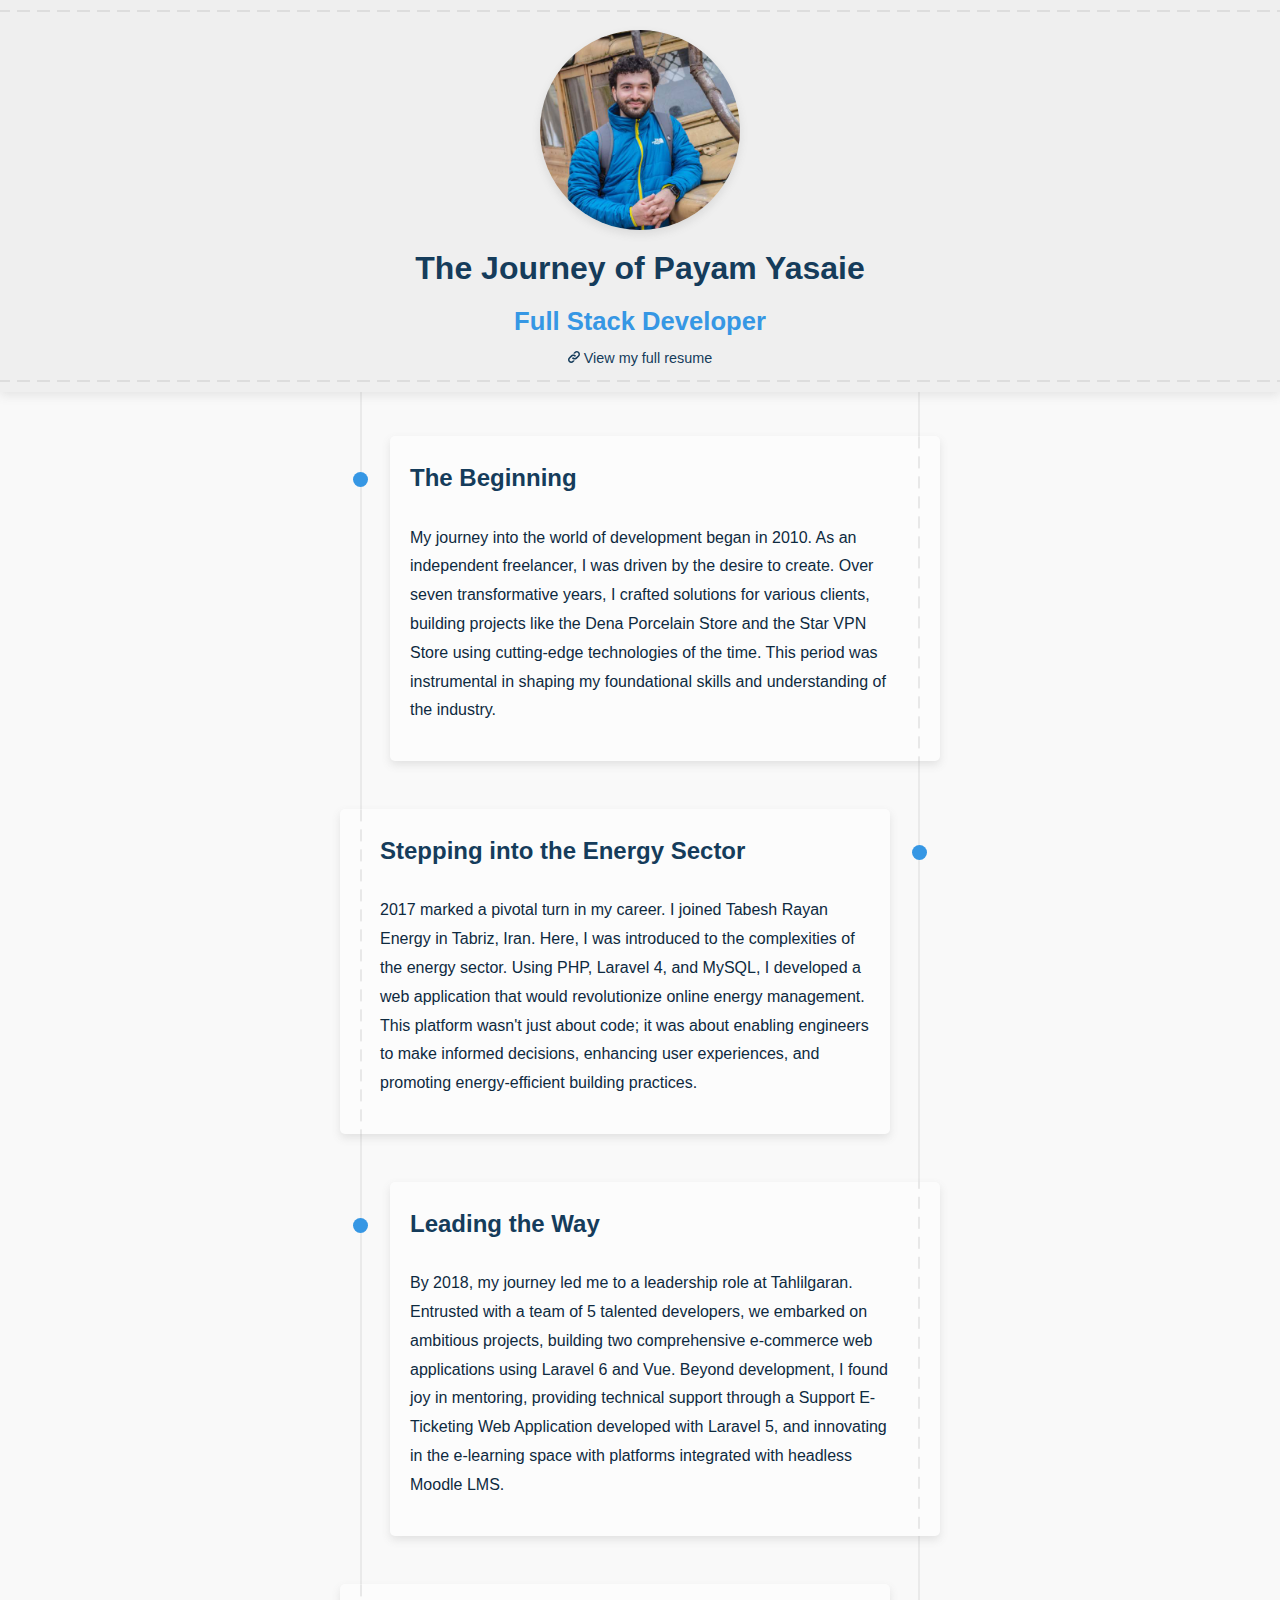
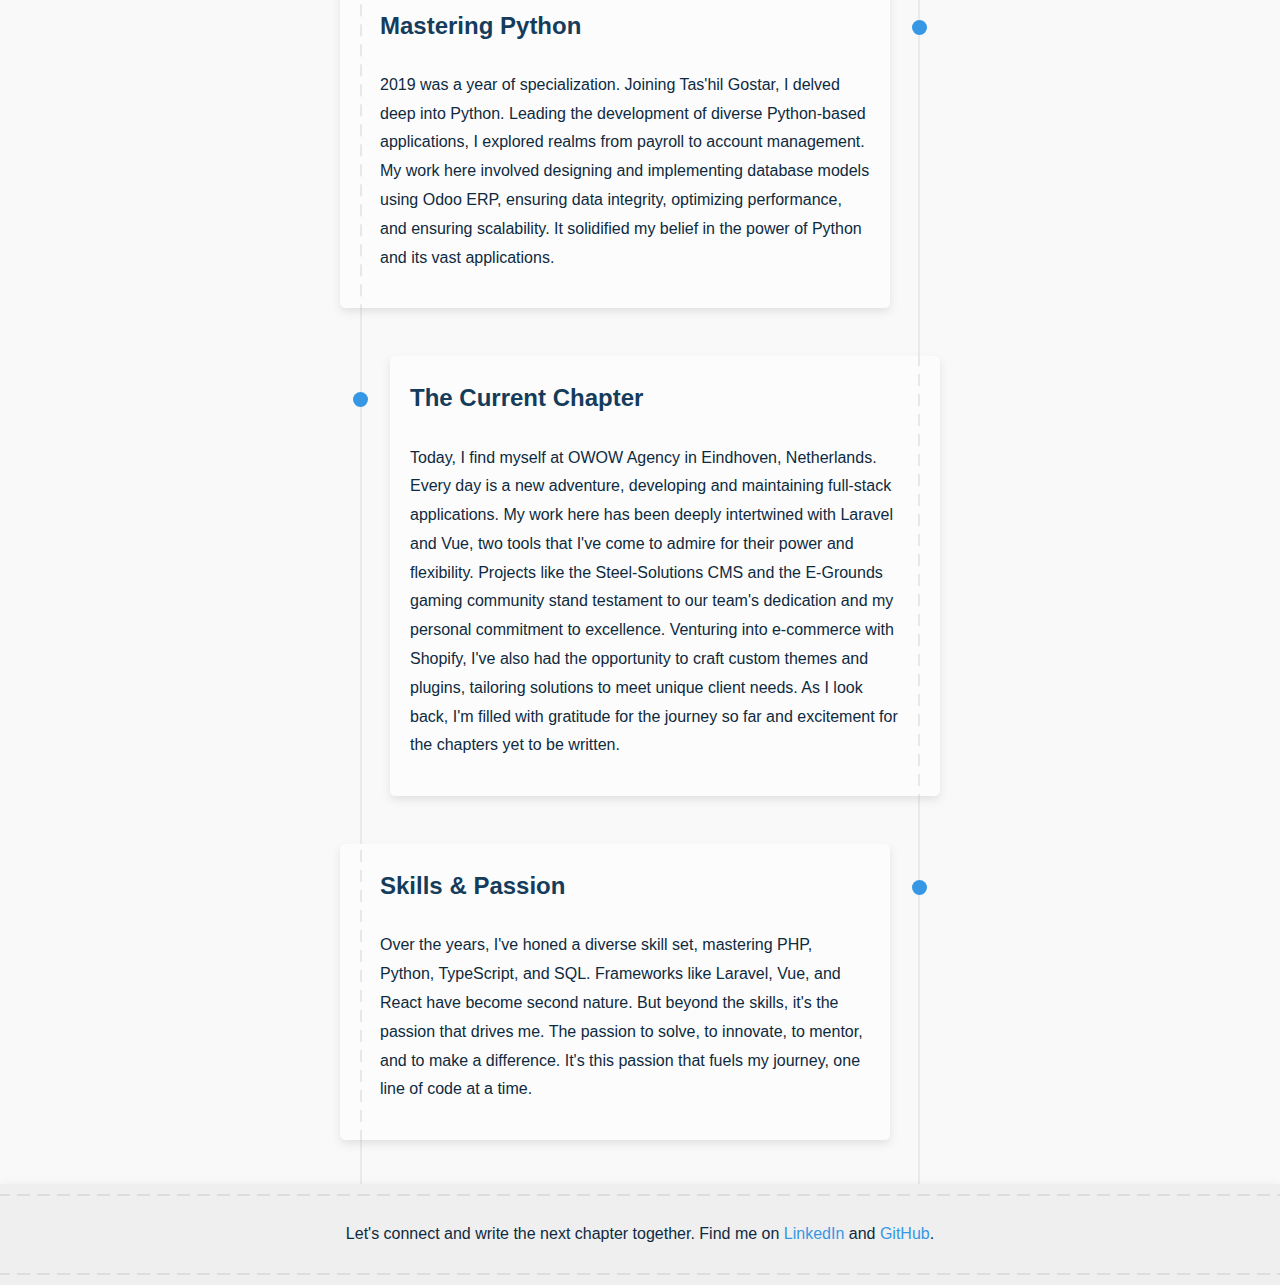
==== commit a03cf92a: "Add resume as html" ====
--- a/index.html
+++ b/index.html
@@ -9,19 +9,19 @@
 
     <title>Payam Yasaie - My Journey</title>
 
-    <link href="assets/css/main.min.css" rel="stylesheet">
+    <link href="assets/css/home.min.css" rel="stylesheet">
 </head>
 
 <body>
 <header>
     <div class="container profile">
-        <img src="assets/img/profile.jpg" alt="Payam Yasaie" class="profile" width="200" height="200">
+        <img src="assets/img/profile.jpg" alt="Payam Yasaie" class="profile" width="512" height="512">
 
         <h1>The Journey of Payam Yasaie</h1>
 
         <h2>Full Stack Developer</h2>
 
-        <a href="assets/Payam Yasaie - CV.pdf" target="_blank" class="resume">
+        <a href="resume.html" target="_blank" class="resume">
             <svg xmlns="http://www.w3.org/2000/svg" width="12" height="12" viewBox="0 0 24 24" fill="currentColor">
                 <path d="M6.188 8.719c.439-.439.926-.801 1.444-1.087 2.887-1.591 6.589-.745 8.445 2.069l-2.246 2.245c-.644-1.469-2.243-2.305-3.834-1.949-.599.134-1.168.433-1.633.898l-4.304 4.306c-1.307 1.307-1.307 3.433 0 4.74 1.307 1.307 3.433 1.307 4.74 0l1.327-1.327c1.207.479 2.501.67 3.779.575l-2.929 2.929c-2.511 2.511-6.582 2.511-9.093 0s-2.511-6.582 0-9.093l4.304-4.306zm6.836-6.836l-2.929 2.929c1.277-.096 2.572.096 3.779.574l1.326-1.326c1.307-1.307 3.433-1.307 4.74 0 1.307 1.307 1.307 3.433 0 4.74l-4.305 4.305c-1.311 1.311-3.44 1.3-4.74 0-.303-.303-.564-.68-.727-1.051l-2.246 2.245c.236.358.481.667.796.982.812.812 1.846 1.417 3.036 1.704 1.542.371 3.194.166 4.613-.617.518-.286 1.005-.648 1.444-1.087l4.304-4.305c2.512-2.511 2.512-6.582.001-9.093-2.511-2.51-6.581-2.51-9.092 0z"/>
             </svg>
--- a/assets/css/home.min.css
+++ b/assets/css/home.min.css
@@ -0,0 +1 @@
+@media(prefers-color-scheme: light){:root{--primary-color: #3697E4;--secondary-color: #153C5B;--background-color: #f9f9f9;--text-color: #0e2a3f;--story-content-bg: #fcfcfc;--header-footer-bg: #efefef;--timeline-bg: 150, 150, 150;--shadow-color: 100, 100, 100}}@media(prefers-color-scheme: dark){:root{--primary-color: #3697E4;--secondary-color: #c6e1f7;--background-color: #0a1e2d;--text-color: #eaf4fc;--story-content-bg: #153c5b;--header-footer-bg: #102d44;--timeline-bg: 255, 255, 255;--shadow-color: 0, 0, 0}}@font-face{font-display:swap;font-family:"Roboto";font-style:normal;font-weight:400;src:url("../../fonts/roboto-v30-latin-regular.woff2") format("woff2")}@font-face{font-display:swap;font-family:"Roboto";font-style:normal;font-weight:700;src:url("../../fonts/roboto-v30-latin-700.woff2") format("woff2")}@font-face{font-display:swap;font-family:"Oswald";font-style:normal;font-weight:700;src:url("../../fonts/oswald-v49-latin-700.woff2") format("woff2")}html{scroll-behavior:smooth}body{font-family:"Roboto",sans-serif;margin:0;padding:0;color:var(--text-color);background-color:var(--background-color);line-height:1.8;display:flex;flex-direction:column;min-height:100vh;font-size:16px}a{color:var(--primary-color);text-decoration:none;transition:color .3s ease}@media(hover: hover){a:hover{color:var(--secondary-color)}}.resume{font-size:.9rem;color:var(--secondary-color)}@media(hover: hover){.resume:hover{color:var(--primary-color)}}header,footer{flex-shrink:0;background-color:var(--header-footer-bg);color:var(--text-color);padding:20px;text-align:center;box-shadow:0 3px 10px rgba(var(--shadow-color), 0.15);position:relative}header:after,header:before,footer:after,footer:before{content:"";height:2px;width:100%;display:block;position:absolute;left:0;background-image:linear-gradient(to right, transparent 33%, rgba(var(--timeline-bg), 0.2) 0%);background-position:bottom;background-size:20px 2px;background-repeat:repeat-x}header:after,footer:after{bottom:10px}header:before,footer:before{top:10px}header{display:flex;justify-content:center}.container{width:95%;max-width:600px;margin:0 auto;position:relative}img.profile{width:200px;height:200px;border-radius:50%;display:block;margin:10px auto;box-shadow:0 4px 8px rgba(var(--shadow-color), 0.15);transition:transform .3s ease}@media(hover: hover){img.profile:hover{transform:scale(1.05)}}.timeline{padding:20px 0}.timeline::before,.timeline::after{content:"";position:absolute;top:0;bottom:0;width:2px;background-color:rgba(var(--timeline-bg), 0.15);z-index:-1}.timeline::before{right:20px}.timeline::after{left:20px}.story{position:relative;padding:24px 0;transition:transform .3s ease}@media(hover: hover){.story:hover{transform:translateY(-5px)}.story:hover .story-content{box-shadow:0 6px 12px rgba(var(--shadow-color), 0.2)}}.story::before{content:"";position:absolute;width:15px;height:15px;top:60px;background-color:var(--primary-color);border-radius:50%;z-index:1}.story-content{background-color:var(--story-content-bg);border-radius:5px;padding:20px;box-shadow:0 4px 8px rgba(var(--shadow-color), 0.15);transition:box-shadow .3s ease;position:relative}.story-content::before{content:"";height:100%;width:2px;display:block;position:absolute;top:0;background-image:linear-gradient(transparent 40%, rgba(var(--timeline-bg), 0.2) 0%);background-position:right;background-size:2px 20px;background-repeat:repeat-y}.story:nth-child(odd)::before{left:13px}.story:nth-child(odd) .story-content{margin-left:50px;padding-right:40px}.story:nth-child(odd) .story-content::before{right:20px}.story:nth-child(even)::before{right:13px}.story:nth-child(even) .story-content{margin-right:50px;padding-left:40px}.story:nth-child(even) .story-content::before{left:20px}h1,h3{font-family:"Oswald",sans-serif;color:var(--secondary-color)}h1{margin-bottom:0;margin-top:10px}h2{font-family:"Roboto",sans-serif;color:var(--primary-color);margin:0;font-size:1.6rem}h3{margin-top:0;font-size:1.5rem}@media(max-width: 768px){.profile img{width:150px;height:150px}h1{font-size:1.6rem;margin-top:0}h2{font-size:1.4rem}}/*# sourceMappingURL=home.min.css.map */
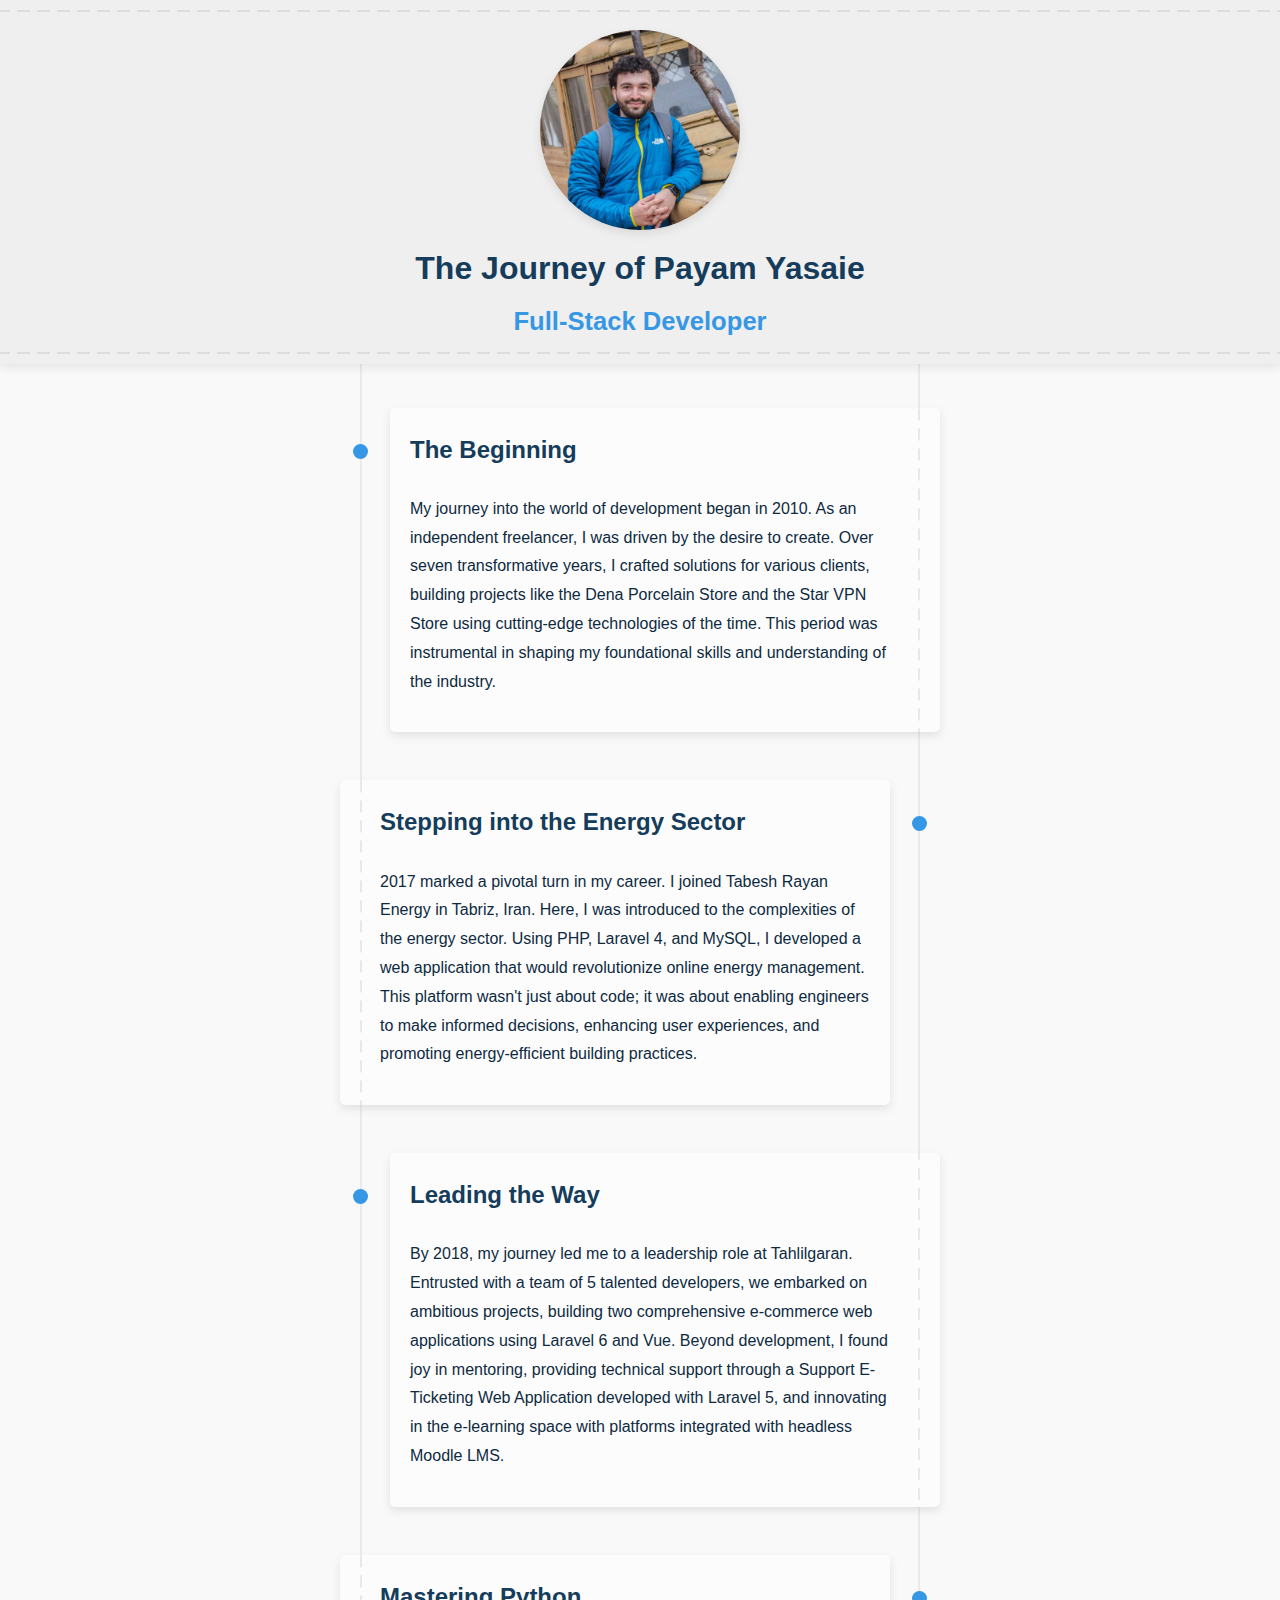
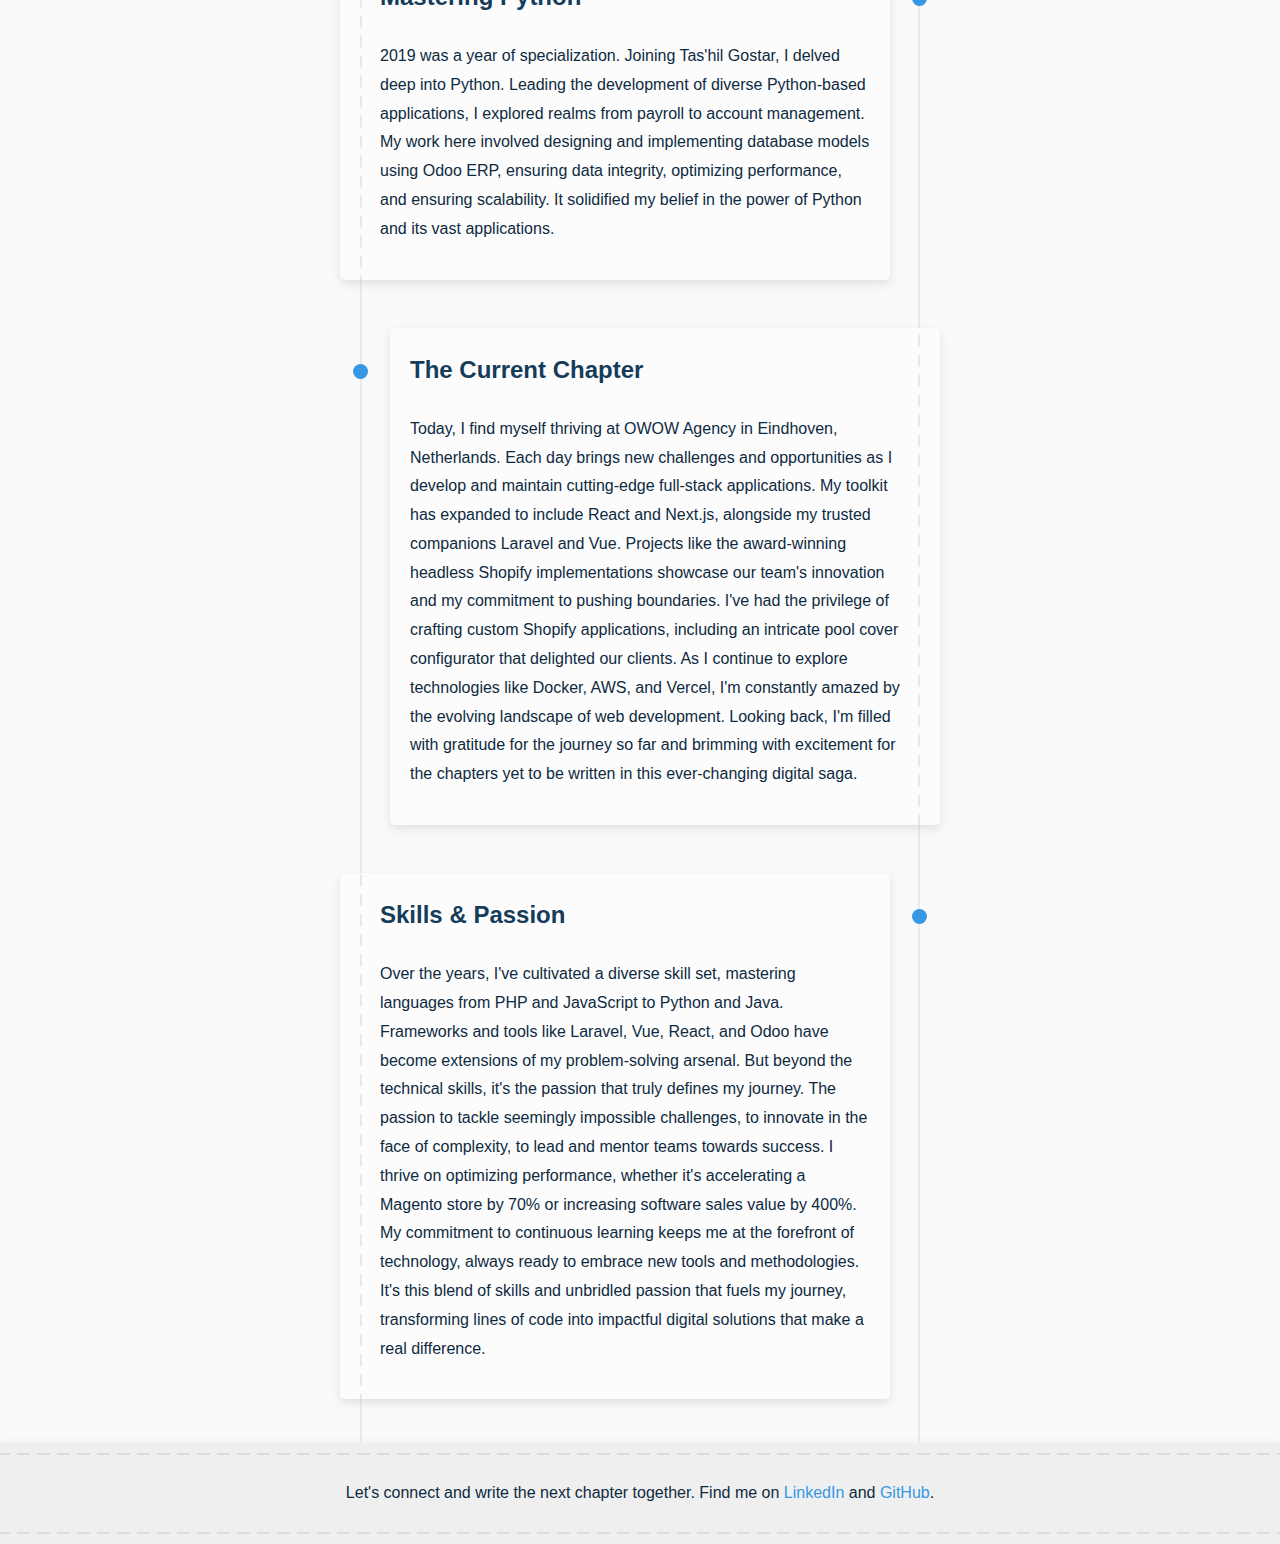
==== commit 8da63d1f: "Update index.html" ====
--- a/index.html
+++ b/index.html
@@ -19,15 +19,7 @@
 
         <h1>The Journey of Payam Yasaie</h1>
 
-        <h2>Full Stack Developer</h2>
-
-        <a href="resume.html" target="_blank" class="resume">
-            <svg xmlns="http://www.w3.org/2000/svg" width="12" height="12" viewBox="0 0 24 24" fill="currentColor">
-                <path d="M6.188 8.719c.439-.439.926-.801 1.444-1.087 2.887-1.591 6.589-.745 8.445 2.069l-2.246 2.245c-.644-1.469-2.243-2.305-3.834-1.949-.599.134-1.168.433-1.633.898l-4.304 4.306c-1.307 1.307-1.307 3.433 0 4.74 1.307 1.307 3.433 1.307 4.74 0l1.327-1.327c1.207.479 2.501.67 3.779.575l-2.929 2.929c-2.511 2.511-6.582 2.511-9.093 0s-2.511-6.582 0-9.093l4.304-4.306zm6.836-6.836l-2.929 2.929c1.277-.096 2.572.096 3.779.574l1.326-1.326c1.307-1.307 3.433-1.307 4.74 0 1.307 1.307 1.307 3.433 0 4.74l-4.305 4.305c-1.311 1.311-3.44 1.3-4.74 0-.303-.303-.564-.68-.727-1.051l-2.246 2.245c.236.358.481.667.796.982.812.812 1.846 1.417 3.036 1.704 1.542.371 3.194.166 4.613-.617.518-.286 1.005-.648 1.444-1.087l4.304-4.305c2.512-2.511 2.512-6.582.001-9.093-2.511-2.51-6.581-2.51-9.092 0z"/>
-            </svg>
-
-            View my full resume
-        </a>
+        <h2>Full-Stack Developer</h2>
     </div>
 </header>
 
@@ -79,24 +71,30 @@
     <section class="story">
         <div class="story-content">
             <h3>The Current Chapter</h3>
-            <p>Today, I find myself at OWOW Agency in Eindhoven, Netherlands. Every day is a new adventure,
-                developing and maintaining full-stack applications. My work here has been deeply intertwined with
-                Laravel and Vue, two tools that I've come to admire for their power and flexibility. Projects like
-                the Steel-Solutions CMS and the E-Grounds gaming community stand testament to our team's dedication
-                and my personal commitment to excellence. Venturing into e-commerce with Shopify, I've also had the
-                opportunity to craft custom themes and plugins, tailoring solutions to meet unique client needs. As
-                I look back, I'm filled with gratitude for the journey so far and excitement for the chapters yet to
-                be written.</p>
+            <p>Today, I find myself thriving at OWOW Agency in Eindhoven, Netherlands. Each day brings new challenges
+                and opportunities as I develop and maintain cutting-edge full-stack applications. My toolkit has expanded
+                to include React and Next.js, alongside my trusted companions Laravel and Vue. Projects like the 
+                award-winning headless Shopify implementations showcase our team's innovation and my commitment to pushing
+                boundaries. I've had the privilege of crafting custom Shopify applications, including an intricate 
+                pool cover configurator that delighted our clients. As I continue to explore technologies like Docker, 
+                AWS, and Vercel, I'm constantly amazed by the evolving landscape of web development. Looking back, 
+                I'm filled with gratitude for the journey so far and brimming with excitement for the chapters yet to be
+                written in this ever-changing digital saga.</p>
         </div>
     </section>
-
+    
     <section class="story">
         <div class="story-content">
             <h3>Skills & Passion</h3>
-            <p>Over the years, I've honed a diverse skill set, mastering PHP, Python, TypeScript, and SQL.
-                Frameworks like Laravel, Vue, and React have become second nature. But beyond the skills, it's the
-                passion that drives me. The passion to solve, to innovate, to mentor, and to make a difference. It's
-                this passion that fuels my journey, one line of code at a time.</p>
+            <p>Over the years, I've cultivated a diverse skill set, mastering languages from PHP and JavaScript to Python
+                and Java. Frameworks and tools like Laravel, Vue, React, and Odoo have become extensions of my 
+                problem-solving arsenal. But beyond the technical skills, it's the passion that truly defines my journey.
+                The passion to tackle seemingly impossible challenges, to innovate in the face of complexity, to lead and
+                mentor teams towards success. I thrive on optimizing performance, whether it's accelerating a Magento
+                store by 70% or increasing software sales value by 400%. My commitment to continuous learning keeps me at
+                the forefront of technology, always ready to embrace new tools and methodologies. It's this blend of 
+                skills and unbridled passion that fuels my journey, transforming lines of code into impactful digital 
+                solutions that make a real difference.</p>
         </div>
     </section>
 </main>
@@ -106,4 +104,4 @@
         <a href="https://linkedin.com/in/yasaie">LinkedIn</a> and <a href="https://github.com/yasaie">GitHub</a>.</p>
 </footer>
 </body>
-</html>+</html>
